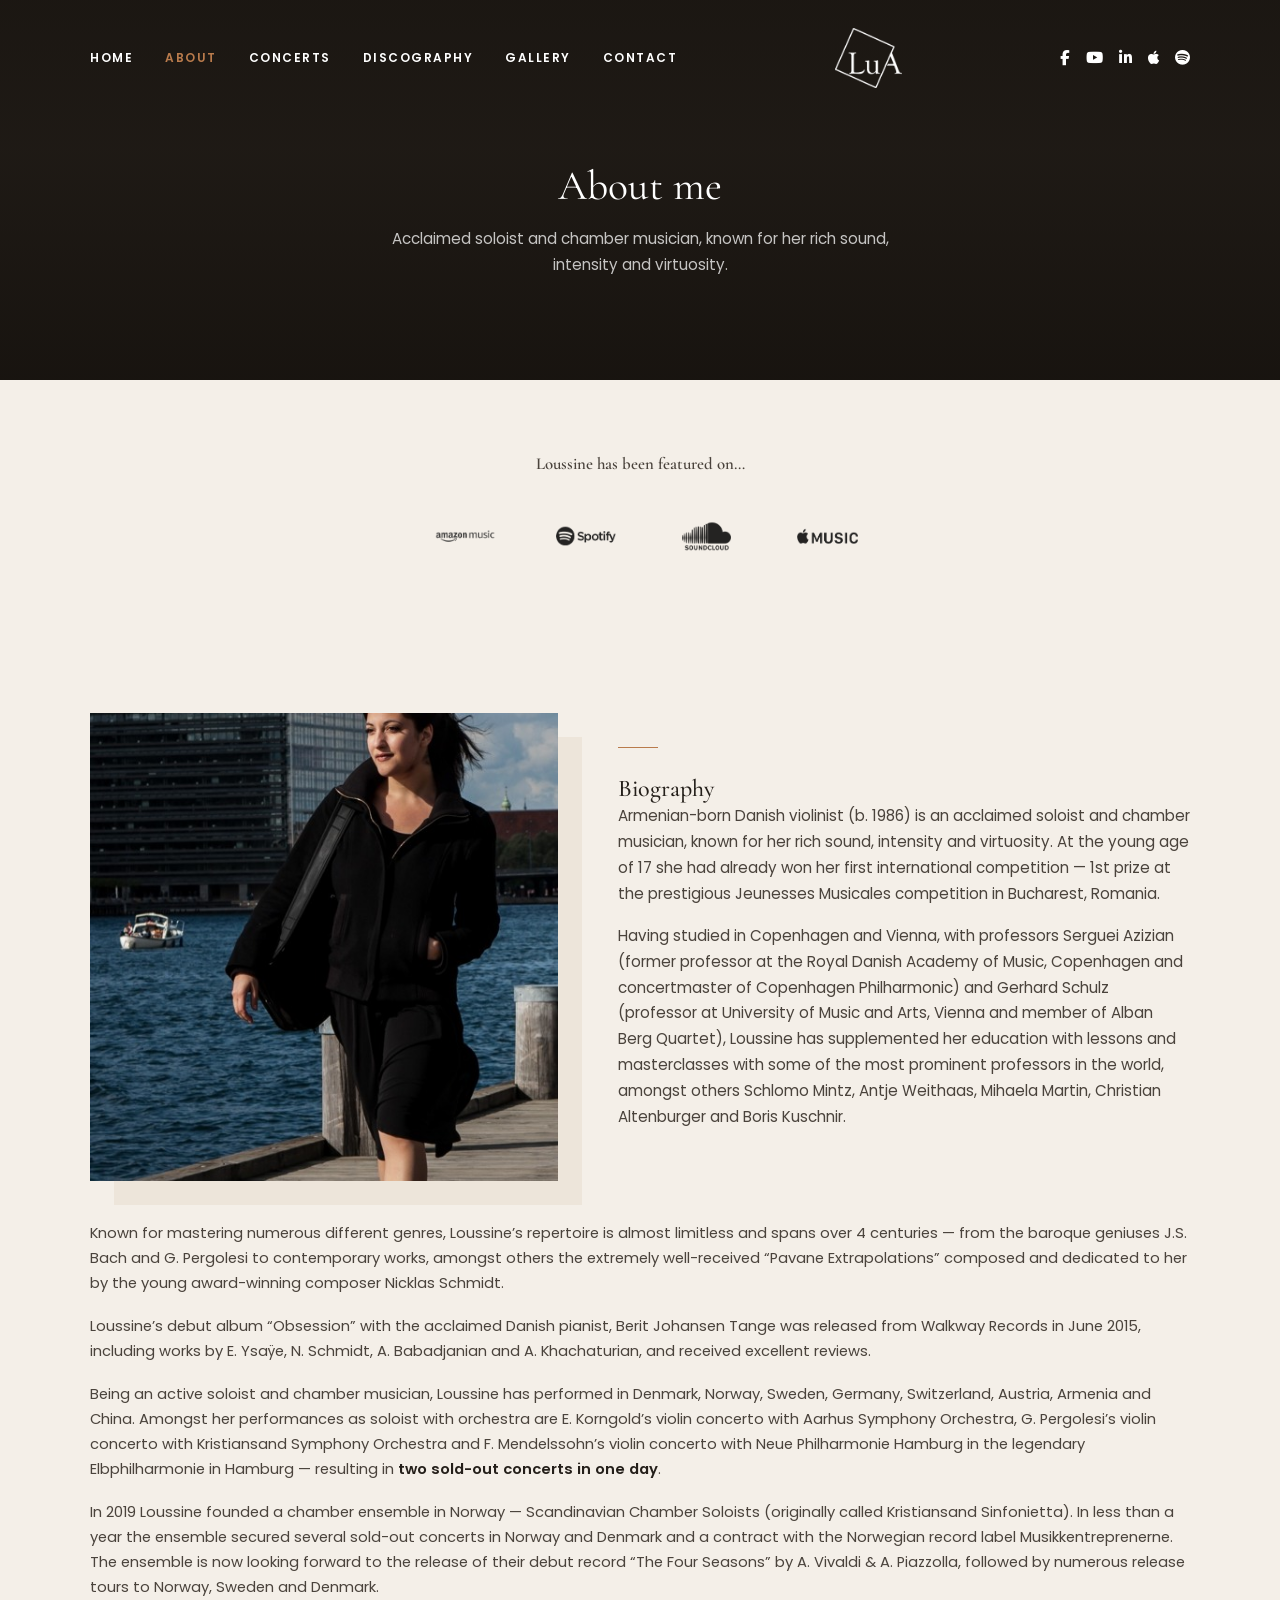
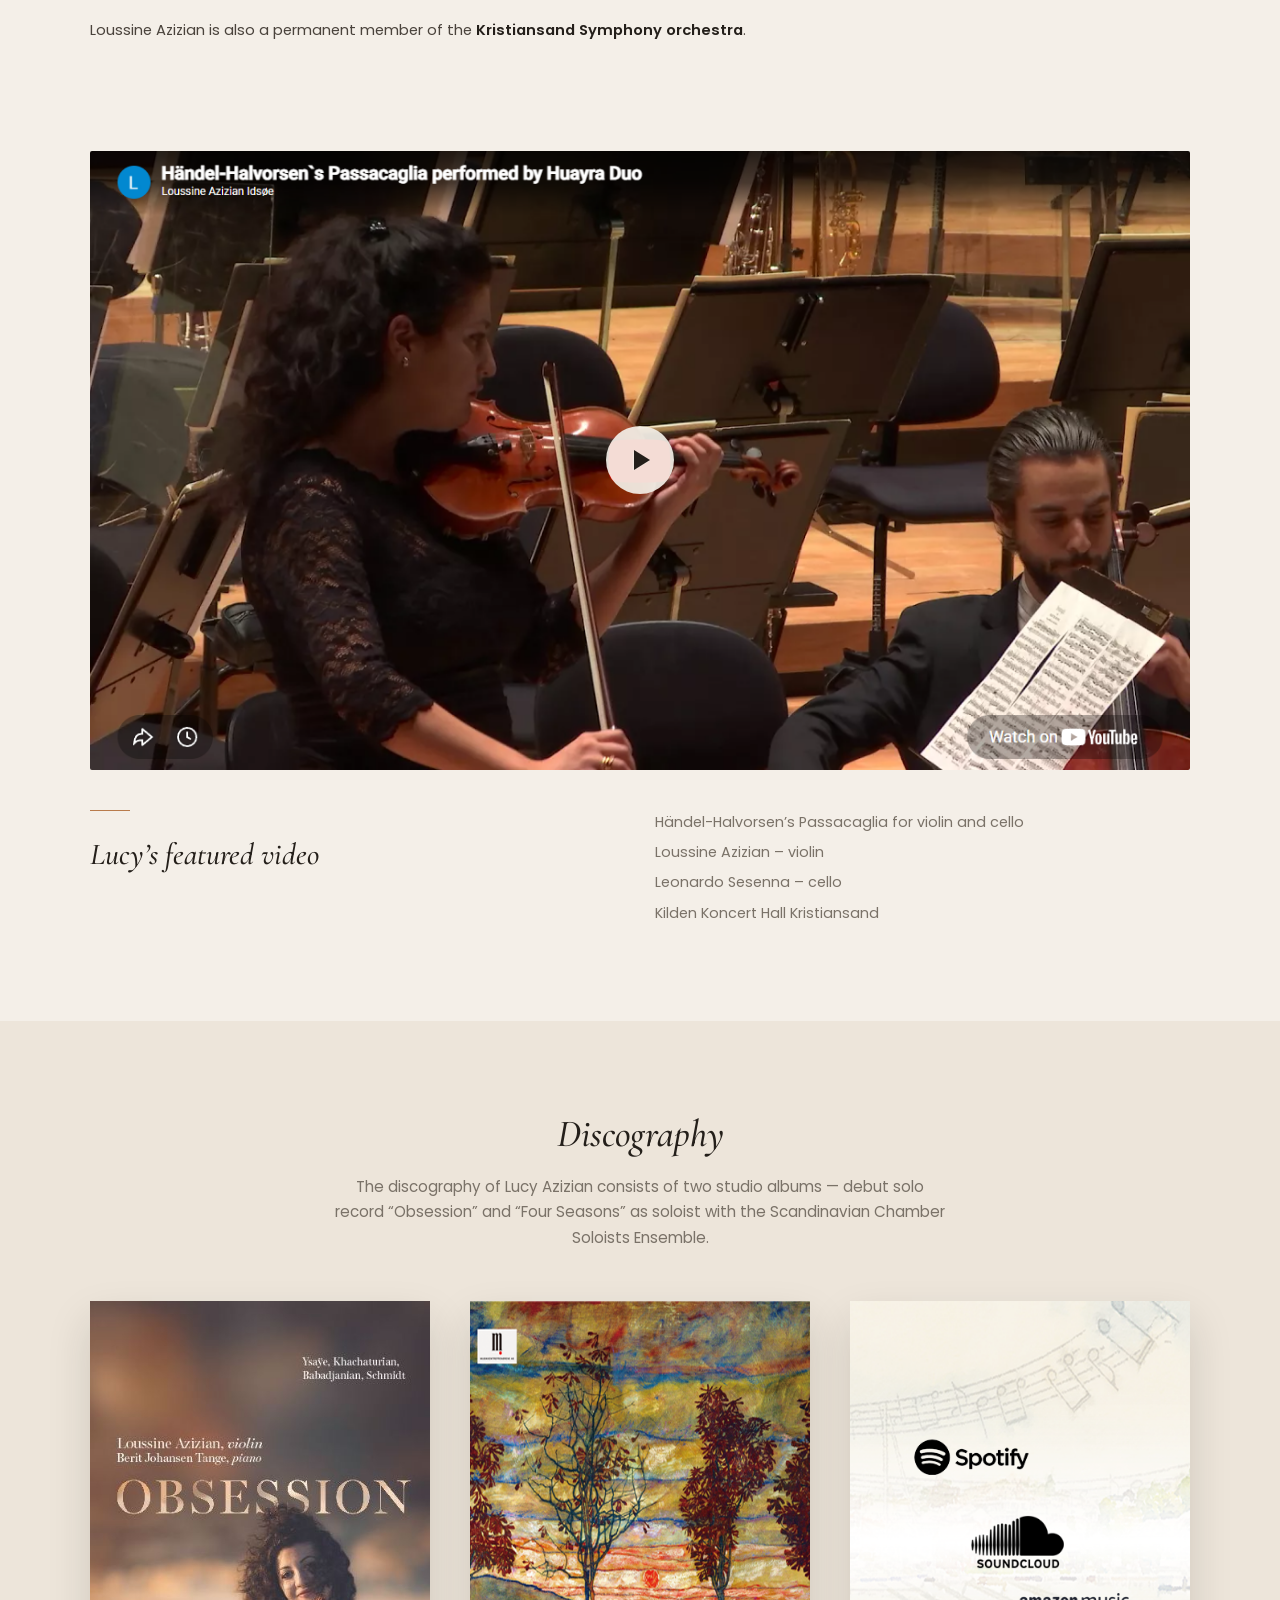
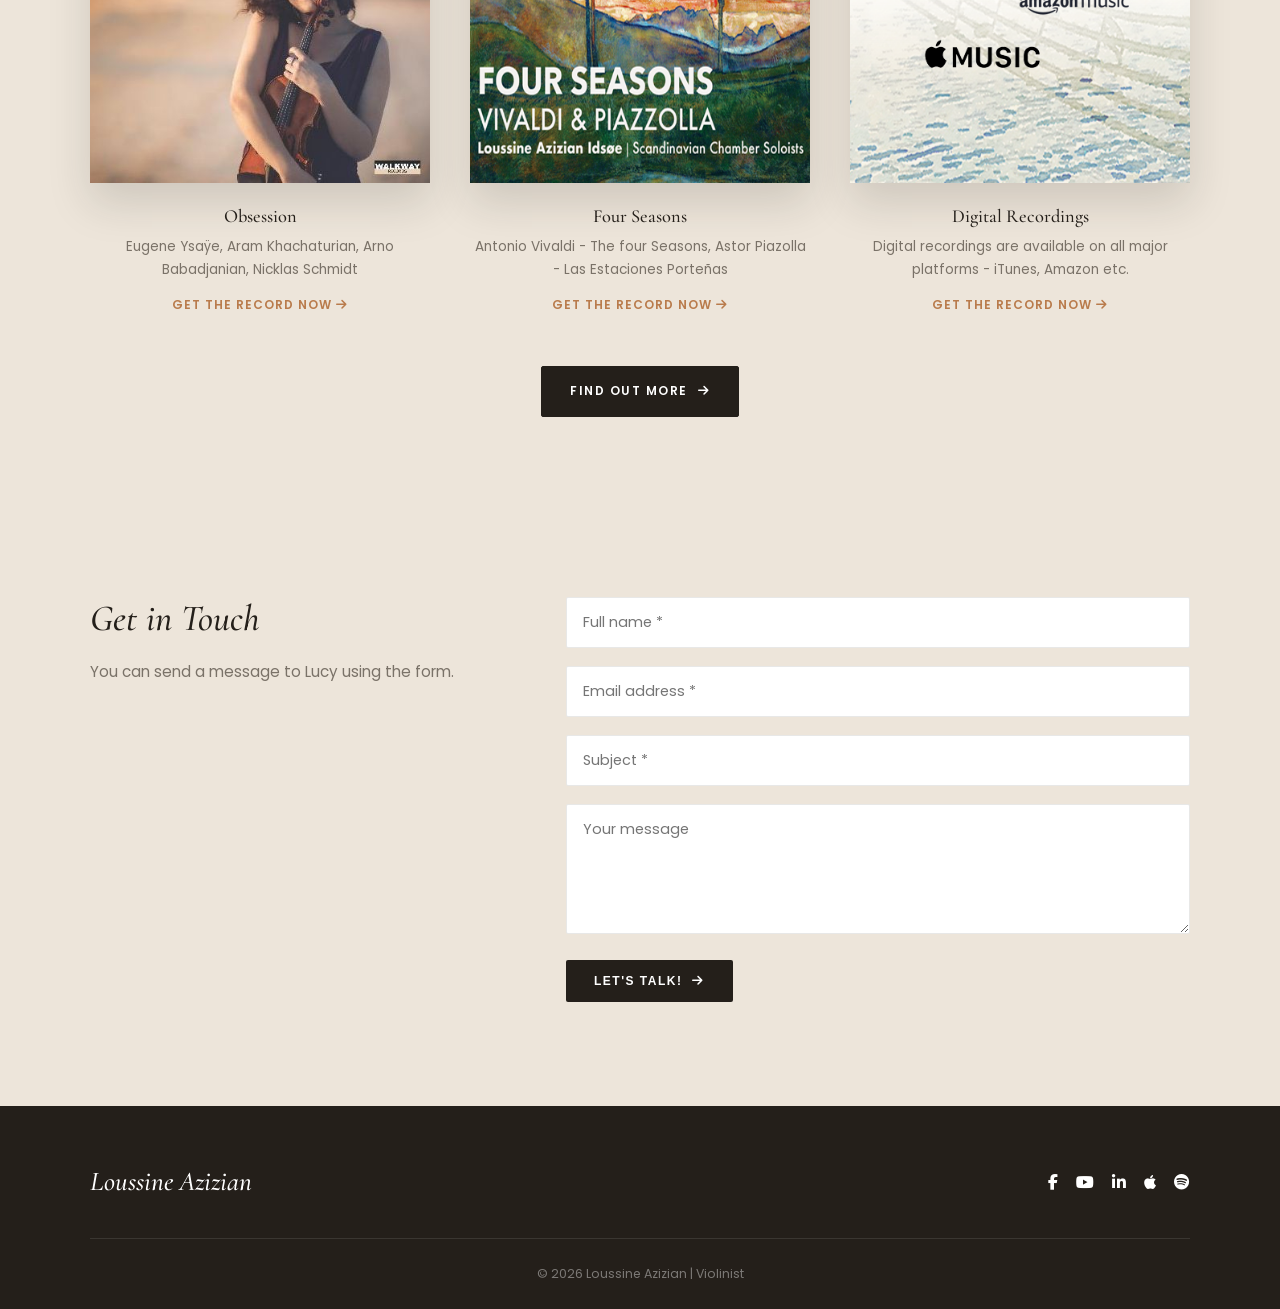
==== about.html @ 8694b9b2 "Add about page, align agenda cards, and embed videos in-place - Build about.html with biography, vid" ====
<!DOCTYPE html>
<html lang="en">

<head>
  <meta charset="UTF-8">
  <meta name="viewport" content="width=device-width, initial-scale=1.0">
  <title>About | Loussine Azizian Idsøe</title>
  <meta name="description"
    content="About Loussine Azizian Idsøe — Armenian-born Danish violinist, soloist and chamber musician. Biography, training and performance history.">

  <link rel="preconnect" href="https://fonts.googleapis.com">
  <link rel="preconnect" href="https://fonts.gstatic.com" crossorigin>
  <link
    href="https://fonts.googleapis.com/css2?family=Cormorant+Garamond:ital,wght@0,500;1,500;1,600&family=Poppins:wght@400;500;600&display=swap"
    rel="stylesheet">
  <link rel="stylesheet" href="https://cdnjs.cloudflare.com/ajax/libs/font-awesome/6.5.1/css/all.min.css">

  <link rel="stylesheet" href="css/style.css">
</head>

<body>

  <!-- ============ HEADER ============ -->
  <header class="site-header">
    <div class="container header-inner">
      <nav class="nav-primary">
        <a href="index.html">Home</a>
        <a href="about.html" class="is-active">About</a>
        <a href="concerts.html">Concerts</a>
        <a href="discography.html">Discography</a>
        <a href="gallery.html">Gallery</a>
        <a href="contact.html">Contact</a>
      </nav>

      <a href="index.html" class="site-logo">
        <img src="images/logo.png" alt="Loussine Azizian logo">
      </a>

      <div class="nav-social">
        <a href="#" aria-label="Facebook"><i class="fab fa-facebook-f"></i></a>
        <a href="#" aria-label="YouTube"><i class="fab fa-youtube"></i></a>
        <a href="#" aria-label="LinkedIn"><i class="fab fa-linkedin-in"></i></a>
        <a href="#" aria-label="Apple Music"><i class="fab fa-apple"></i></a>
        <a href="#" aria-label="Spotify"><i class="fab fa-spotify"></i></a>
      </div>

      <button class="nav-toggle" aria-label="Toggle menu">
        <span></span><span></span><span></span>
      </button>
    </div>
  </header>

  <!-- ============ PAGE HERO ============ -->
  <section class="hero page-hero" style="background-color:var(--color-dark);">
    <div class="hero-content container">
      <h1>About me</h1>
      <p class="page-hero-subtitle">Acclaimed soloist and chamber musician, known for her rich sound, intensity and
        virtuosity.</p>
    </div>
  </section>

  <!-- ============ FEATURED ON ============ -->
  <section class="featured-on">
    <div class="container">
      <p>Loussine has been featured on&hellip;</p>
      <div class="logo-strip">
        <img src="images/logo-amazon-music.png" alt="Amazon Music">
        <img src="images/logo-spotify.png" alt="Spotify">
        <img src="images/logo-soundcloud.png" alt="SoundCloud">
        <img src="images/logo-apple-music.png" alt="Apple Music">
      </div>
    </div>
  </section>

  <!-- ============ BIOGRAPHY ============ -->
  <section class="section">
    <div class="container">
      <div class="about-grid">
        <div class="about-photo-wrap">
          <img src="images/about-photo.jpg" alt="Loussine Azizian walking by the harbour in Copenhagen">
        </div>
        <div class="about-copy">
          <span class="eyebrow"></span>
          <h2>Biography</h2>
          <p>Armenian-born Danish violinist (b. 1986) is an acclaimed soloist and chamber musician, known for her rich
            sound, intensity and virtuosity. At the young age of 17 she had already won her first international
            competition &mdash; 1st prize at the prestigious Jeunesses Musicales competition in Bucharest, Romania.</p>
          <p>Having studied in Copenhagen and Vienna, with professors Serguei Azizian (former professor at the Royal
            Danish Academy of Music, Copenhagen and concertmaster of Copenhagen Philharmonic) and Gerhard Schulz
            (professor at University of Music and Arts, Vienna and member of Alban Berg Quartet), Loussine has
            supplemented her education with lessons and masterclasses with some of the most prominent professors in
            the world, amongst others Schlomo Mintz, Antje Weithaas, Mihaela Martin, Christian Altenburger and Boris
            Kuschnir.</p>
        </div>
      </div>

      <div class="bio-more">
        <p>Known for mastering numerous different genres, Loussine&rsquo;s repertoire is almost limitless and spans
          over 4 centuries &mdash; from the baroque geniuses J.S. Bach and G. Pergolesi to contemporary works,
          amongst others the extremely well-received &ldquo;Pavane Extrapolations&rdquo; composed and dedicated to
          her by the young award-winning composer Nicklas Schmidt.</p>
        <p>Loussine&rsquo;s debut album &ldquo;Obsession&rdquo; with the acclaimed Danish pianist, Berit Johansen
          Tange was released from Walkway Records in June 2015, including works by E. Ysaÿe, N. Schmidt, A.
          Babadjanian and A. Khachaturian, and received excellent reviews.</p>
        <p>Being an active soloist and chamber musician, Loussine has performed in Denmark, Norway, Sweden, Germany,
          Switzerland, Austria, Armenia and China. Amongst her performances as soloist with orchestra are E.
          Korngold&rsquo;s violin concerto with Aarhus Symphony Orchestra, G. Pergolesi&rsquo;s violin concerto with
          Kristiansand Symphony Orchestra and F. Mendelssohn&rsquo;s violin concerto with Neue Philharmonie Hamburg in
          the legendary Elbphilharmonie in Hamburg &mdash; resulting in <strong>two sold-out concerts in one
            day</strong>.</p>
        <p>In 2019 Loussine founded a chamber ensemble in Norway &mdash; Scandinavian Chamber Soloists (originally
          called Kristiansand Sinfonietta). In less than a year the ensemble secured several sold-out concerts in
          Norway and Denmark and a contract with the Norwegian record label Musikkentreprenerne. The ensemble is now
          looking forward to the release of their debut record &ldquo;The Four Seasons&rdquo; by A. Vivaldi &amp; A.
          Piazzolla, followed by numerous release tours to Norway, Sweden and Denmark.</p>
        <p>Loussine Azizian is also a permanent member of the <strong>Kristiansand Symphony orchestra</strong>.</p>
      </div>
    </div>
  </section>

  <!-- ============ VIDEO FEATURE ============ -->
  <section class="video-feature">
    <div class="container">
      <div class="video-frame" data-video-url="https://youtu.be/g3PxhdDY618?si=V7vhoNEuzBtZs8NU" role="button"
        tabindex="0" aria-label="Play video: Händel-Halvorsen's Passacaglia performed by Huayra Duo">
        <img src="images/passacaglia-video-thumb.png"
          alt="Loussine Azizian performing Händel-Halvorsen's Passacaglia at Kilden Koncert Hall">
        <span class="play-btn"></span>
      </div>

      <div class="video-info">
        <div>
          <span class="eyebrow"></span>
          <h3>Lucy&rsquo;s featured video</h3>
        </div>
        <div class="video-meta">
          <p>Händel-Halvorsen&rsquo;s Passacaglia for violin and cello</p>
          <p>Loussine Azizian &ndash; violin</p>
          <p>Leonardo Sesenna &ndash; cello</p>
          <p>Kilden Koncert Hall Kristiansand</p>
        </div>
      </div>
    </div>
  </section>

  <!-- ============ DISCOGRAPHY ============ -->
  <section class="section" style="background:var(--color-bg-alt);">
    <div class="container">
      <h2 class="section-title">Discography</h2>
      <p class="section-subtitle">The discography of Lucy Azizian consists of two studio albums &mdash; debut solo
        record &ldquo;Obsession&rdquo; and &ldquo;Four Seasons&rdquo; as soloist with the Scandinavian Chamber
        Soloists Ensemble.</p>

      <div class="discography-grid">
        <div class="disco-card">
          <img class="disco-cover" src="images/obsession-cover.jpg" alt="Obsession album cover">
          <h3>Obsession</h3>
          <p>Eugene Ysaÿe, Aram Khachaturian, Arno Babadjanian, Nicklas Schmidt</p>
          <a href="discography.html" class="link-arrow">Get the record now <i class="fas fa-arrow-right"></i></a>
        </div>
        <div class="disco-card">
          <img class="disco-cover" src="images/four-seasons-cover.png" alt="Four Seasons album cover">
          <h3>Four Seasons</h3>
          <p>Antonio Vivaldi - The four Seasons, Astor Piazolla - Las Estaciones Porteñas</p>
          <a href="discography.html" class="link-arrow">Get the record now <i class="fas fa-arrow-right"></i></a>
        </div>
        <div class="disco-card">
          <img class="disco-cover" src="images/digital-recordings-cover.png"
            alt="Digital recordings available on streaming platforms">
          <h3>Digital Recordings</h3>
          <p>Digital recordings are available on all major platforms - iTunes, Amazon etc.</p>
          <a href="discography.html" class="link-arrow">Get the record now <i class="fas fa-arrow-right"></i></a>
        </div>
      </div>

      <div class="discography-cta">
        <a href="discography.html" class="btn">Find out more <i class="fas fa-arrow-right"></i></a>
      </div>
    </div>
  </section>

  <!-- ============ CONTACT ============ -->
  <section class="section contact-section">
    <div class="container contact-grid">
      <div class="contact-intro">
        <h2>Get in Touch</h2>
        <p>You can send a message to Lucy using the form.</p>
      </div>

      <form class="contact-form">
        <div class="form-row">
          <input type="text" name="name" placeholder="Full name *" required>
        </div>
        <div class="form-row">
          <input type="email" name="email" placeholder="Email address *" required>
        </div>
        <div class="form-row">
          <input type="text" name="subject" placeholder="Subject *" required>
        </div>
        <div class="form-row">
          <textarea name="message" placeholder="Your message" required></textarea>
        </div>
        <button type="submit" class="btn">Let's talk! <i class="fas fa-arrow-right"></i></button>
        <p class="form-status"></p>
      </form>
    </div>
  </section>

  <!-- ============ FOOTER ============ -->
  <footer class="site-footer">
    <div class="container">
      <div class="footer-top">
        <h2>Loussine Azizian</h2>
        <div class="footer-social">
          <a href="#" aria-label="Facebook"><i class="fab fa-facebook-f"></i></a>
          <a href="#" aria-label="YouTube"><i class="fab fa-youtube"></i></a>
          <a href="#" aria-label="LinkedIn"><i class="fab fa-linkedin-in"></i></a>
          <a href="#" aria-label="Apple Music"><i class="fab fa-apple"></i></a>
          <a href="#" aria-label="Spotify"><i class="fab fa-spotify"></i></a>
        </div>
      </div>
      <div class="footer-bottom">
        <p>&copy; 2026 Loussine Azizian | Violinist</p>
      </div>
    </div>
  </footer>

  <script src="js/script.js"></script>
</body>

</html>
---- css/style.css ----
/* ==========================================================================
   Loussine Azizian — Violinist | Main Stylesheet
   ========================================================================== */

:root {
  /* Colors */
  --color-bg: #f4efe8;
  --color-bg-alt: #ede5da;
  --color-dark: #241f1a;
  --color-dark-soft: #3a332c;
  --color-accent: #b97b4c;
  --color-accent-dark: #8c5a34;
  --color-text: #4a433c;
  --color-text-light: #7a7268;
  --color-white: #ffffff;
  --color-border: rgba(36, 31, 26, 0.1);

  /* Type */
  --font-serif: 'Cormorant Garamond', Georgia, serif;
  --font-sans: 'Poppins', 'Helvetica Neue', Arial, sans-serif;

  /* Layout */
  --max-width: 1180px;
  --radius: 2px;
  --transition: 0.25s ease;
}

/* --------------------------------------------------------------------
   Reset & base
   -------------------------------------------------------------------- */
* { margin: 0; padding: 0; box-sizing: border-box; }

html { scroll-behavior: smooth; }

body {
  font-family: var(--font-sans);
  color: var(--color-text);
  background: var(--color-bg);
  line-height: 1.7;
  font-size: 16px;
  overflow-x: hidden;
}

img { max-width: 100%; display: block; }

a {
  color: inherit;
  text-decoration: none;
}

ul { list-style: none; }

.container {
  max-width: var(--max-width);
  margin: 0 auto;
  padding: 0 40px;
}

h1, h2, h3, h4 {
  font-family: var(--font-serif);
  font-weight: 500;
  color: var(--color-dark);
  line-height: 1.2;
}

.eyebrow {
  display: inline-block;
  width: 40px;
  height: 1px;
  background: var(--color-accent);
  margin-bottom: 18px;
}

.section {
  padding: 90px 0;
}

.section-title {
  font-size: 2.4rem;
  font-style: italic;
  text-align: center;
  margin-bottom: 16px;
}

.section-subtitle {
  text-align: center;
  color: var(--color-text-light);
  max-width: 620px;
  margin: 0 auto 50px;
  font-size: 0.95rem;
}

/* --------------------------------------------------------------------
   Buttons
   -------------------------------------------------------------------- */
.btn {
  display: inline-flex;
  align-items: center;
  gap: 10px;
  padding: 14px 28px;
  background: var(--color-dark);
  color: var(--color-white);
  font-size: 0.75rem;
  letter-spacing: 1.5px;
  text-transform: uppercase;
  font-weight: 600;
  border: 1px solid var(--color-dark);
  border-radius: var(--radius);
  cursor: pointer;
  transition: background var(--transition), color var(--transition);
}

.btn:hover {
  background: transparent;
  color: var(--color-dark);
}

.btn-outline {
  background: transparent;
  color: var(--color-white);
  border: 1px solid var(--color-white);
}

.btn-outline:hover {
  background: var(--color-white);
  color: var(--color-dark);
}

.link-arrow {
  color: var(--color-accent);
  font-size: 0.75rem;
  letter-spacing: 1px;
  text-transform: uppercase;
  font-weight: 600;
  border-bottom: 1px solid transparent;
  transition: border-color var(--transition);
}

.link-arrow:hover {
  border-color: var(--color-accent);
}

/* --------------------------------------------------------------------
   Header / Navigation
   -------------------------------------------------------------------- */
.site-header {
  position: absolute;
  top: 0;
  left: 0;
  right: 0;
  z-index: 100;
  padding: 28px 0;
}

.site-header.is-solid {
  position: fixed;
  background: rgba(36, 31, 26, 0.95);
  padding: 16px 0;
  box-shadow: 0 2px 12px rgba(0,0,0,0.15);
  transition: background var(--transition), padding var(--transition);
}

.header-inner {
  display: flex;
  align-items: center;
  justify-content: space-between;
}

.nav-primary {
  display: flex;
  gap: 32px;
}

.nav-primary a {
  color: var(--color-white);
  font-size: 0.75rem;
  letter-spacing: 1.5px;
  text-transform: uppercase;
  font-weight: 600;
  transition: color var(--transition);
}

.nav-primary a:hover,
.nav-primary a.is-active {
  color: var(--color-accent);
}

.site-logo img {
  height: 60px;
  width: auto;
}

.nav-social {
  display: flex;
  gap: 16px;
  align-items: center;
}

.nav-social a {
  color: var(--color-white);
  font-size: 0.95rem;
  transition: color var(--transition);
}

.nav-social a:hover {
  color: var(--color-accent);
}

.nav-toggle {
  display: none;
  flex-direction: column;
  gap: 5px;
  background: none;
  border: none;
  cursor: pointer;
  padding: 6px;
}

.nav-toggle span {
  width: 24px;
  height: 2px;
  background: var(--color-white);
}

/* --------------------------------------------------------------------
   Hero
   -------------------------------------------------------------------- */
.hero {
  position: relative;
  min-height: 640px;
  display: flex;
  align-items: center;
  justify-content: center;
  text-align: center;
  background-size: cover;
  background-position: center 20%;
  color: var(--color-white);
}

.hero::before {
  content: "";
  position: absolute;
  inset: 0;
  background: linear-gradient(180deg, rgba(20,16,12,0.55) 0%, rgba(20,16,12,0.35) 40%, rgba(20,16,12,0.75) 100%);
}

.hero-content {
  position: relative;
  z-index: 2;
  padding-top: 60px;
}

.hero-content h1 {
  color: var(--color-white);
  font-size: 3rem;
  font-style: italic;
  font-weight: 400;
  margin-bottom: 8px;
}

.hero-content h1 .line2 {
  display: block;
}

.hero-content .btn {
  margin-top: 34px;
}

.page-hero {
  min-height: 380px;
}

.page-hero h1 {
  font-size: 2.6rem;
  font-style: normal;
}

.page-hero-subtitle {
  color: rgba(255, 255, 255, 0.75);
  font-size: 0.95rem;
  max-width: 520px;
  margin: 14px auto 0;
}

/* --------------------------------------------------------------------
   About / intro section
   -------------------------------------------------------------------- */
.about-grid {
  display: grid;
  grid-template-columns: 0.9fr 1.1fr;
  gap: 60px;
  align-items: center;
}

.about-photo-wrap {
  position: relative;
}

.about-photo-wrap::before {
  content: "";
  position: absolute;
  top: 24px;
  left: 24px;
  width: 100%;
  height: 100%;
  background: var(--color-bg-alt);
  z-index: 0;
}

.about-photo-wrap img {
  position: relative;
  z-index: 1;
}

.about-copy p {
  margin-bottom: 16px;
  font-size: 0.95rem;
  color: var(--color-text);
}

.about-copy .btn {
  margin-top: 20px;
}

.bio-more {
  margin-top: 40px;
}

.bio-more p {
  margin-bottom: 18px;
  font-size: 0.92rem;
  color: var(--color-text);
}

.bio-more strong {
  color: var(--color-dark);
  font-weight: 600;
}

/* --------------------------------------------------------------------
   Featured on / logo strip
   -------------------------------------------------------------------- */
.featured-on {
  text-align: center;
  padding: 70px 0;
}

.featured-on p {
  font-family: var(--font-serif);
  font-weight: 600;
  font-size: 1.05rem;
  margin-bottom: 40px;
}

.logo-strip {
  display: flex;
  align-items: center;
  justify-content: center;
  gap: 60px;
  flex-wrap: wrap;
}

.logo-strip img {
  height: 34px;
  width: auto;
  opacity: 0.85;
  filter: grayscale(100%);
  transition: opacity var(--transition), filter var(--transition);
}

.logo-strip img:hover {
  opacity: 1;
  filter: none;
}

/* --------------------------------------------------------------------
   Video feature
   -------------------------------------------------------------------- */
.video-feature {
  padding-bottom: 90px;
}

.video-frame {
  position: relative;
  aspect-ratio: 16 / 9;
  border-radius: var(--radius);
  overflow: hidden;
  cursor: pointer;
  margin-bottom: 40px;
}

.video-frame img {
  width: 100%;
  height: 100%;
  object-fit: cover;
}

.video-frame iframe {
  position: absolute;
  inset: 0;
  width: 100%;
  height: 100%;
  border: 0;
}

.video-frame.is-playing {
  cursor: default;
}

.play-btn {
  position: absolute;
  top: 50%;
  left: 50%;
  transform: translate(-50%, -50%);
  width: 68px;
  height: 68px;
  border-radius: 50%;
  background: rgba(244, 239, 232, 0.92);
  display: flex;
  align-items: center;
  justify-content: center;
  transition: transform var(--transition);
}

.video-frame:hover .play-btn {
  transform: translate(-50%, -50%) scale(1.08);
}

.play-btn::after {
  content: "";
  border-style: solid;
  border-width: 10px 0 10px 16px;
  border-color: transparent transparent transparent var(--color-dark);
  margin-left: 4px;
}

.video-info {
  display: grid;
  grid-template-columns: 1fr 1fr;
  gap: 30px;
  align-items: start;
}

.video-info h3 {
  font-size: 1.9rem;
  font-style: italic;
}

.video-meta p {
  font-size: 0.9rem;
  margin-bottom: 6px;
  color: var(--color-text-light);
}

.video-meta .btn {
  margin-top: 16px;
}

/* --------------------------------------------------------------------
   Discography grid
   -------------------------------------------------------------------- */
.discography-grid {
  display: grid;
  grid-template-columns: repeat(3, 1fr);
  gap: 40px;
  margin-bottom: 50px;
}

.disco-card {
  display: flex;
  flex-direction: column;
  height: 100%;
  text-align: center;
}

.disco-cover {
  margin-bottom: 22px;
  box-shadow: 0 20px 40px rgba(36, 31, 26, 0.15);
}

.disco-card h3 {
  font-size: 1.15rem;
  margin-bottom: 8px;
}

.disco-card p {
  font-size: 0.85rem;
  color: var(--color-text-light);
  margin-bottom: 14px;
}

.disco-card .link-arrow {
  margin-top: auto;
}

.discography-cta {
  text-align: center;
}

/* --------------------------------------------------------------------
   Quote
   -------------------------------------------------------------------- */
.quote-section {
  text-align: center;
  padding: 60px 0;
}

.quote-section .eyebrow {
  margin: 0 auto 30px;
}

.quote-mark {
  font-family: var(--font-serif);
  font-size: 2.4rem;
  color: var(--color-accent);
  display: block;
  margin-bottom: 6px;
}

blockquote {
  font-family: var(--font-serif);
  font-style: italic;
  font-size: 1.9rem;
  max-width: 720px;
  margin: 0 auto 24px;
  color: var(--color-dark);
}

.quote-cite {
  font-size: 0.8rem;
  letter-spacing: 0.5px;
  color: var(--color-text-light);
  font-weight: 600;
}

/* --------------------------------------------------------------------
   Agenda / Concerts cards
   -------------------------------------------------------------------- */
.agenda-section {
  position: relative;
  overflow: hidden;
}

.agenda-section::before,
.agenda-section::after {
  content: "";
  position: absolute;
  border-radius: 50%;
  filter: blur(70px);
  z-index: 0;
}

.agenda-section::before {
  width: 420px;
  height: 420px;
  background: rgba(185, 123, 76, 0.16);
  top: -120px;
  right: -80px;
}

.agenda-section::after {
  width: 380px;
  height: 380px;
  background: rgba(36, 31, 26, 0.06);
  bottom: -140px;
  left: -100px;
}

.agenda-section .container {
  position: relative;
  z-index: 1;
}

.agenda-header {
  display: flex;
  align-items: center;
  justify-content: space-between;
  margin-bottom: 44px;
}

.agenda-header h2 {
  font-size: 2.2rem;
  font-style: italic;
}

.agenda-grid {
  display: grid;
  grid-template-columns: repeat(3, 1fr);
  gap: 40px;
}

.agenda-card {
  display: flex;
  flex-direction: column;
  height: 100%;
  background: rgba(255, 255, 255, 0.6);
  backdrop-filter: blur(6px);
  -webkit-backdrop-filter: blur(6px);
  border-radius: 20px;
  overflow: hidden;
  box-shadow: 0 10px 30px rgba(36, 31, 26, 0.07), 0 2px 8px rgba(36, 31, 26, 0.04);
  border: 1px solid rgba(255, 255, 255, 0.6);
  transition: transform var(--transition), box-shadow var(--transition);
}

.agenda-card:hover {
  transform: translateY(-6px);
  box-shadow: 0 22px 44px rgba(36, 31, 26, 0.13), 0 6px 14px rgba(36, 31, 26, 0.06);
}

.agenda-card-media {
  position: relative;
}

.agenda-card img {
  width: 100%;
  aspect-ratio: 4/3;
  object-fit: cover;
}

.agenda-badge {
  position: absolute;
  top: 16px;
  left: 16px;
  background: rgba(36, 31, 26, 0.85);
  backdrop-filter: blur(4px);
  color: var(--color-white);
  font-size: 0.68rem;
  font-weight: 600;
  letter-spacing: 0.5px;
  text-transform: uppercase;
  padding: 6px 14px;
  border-radius: 999px;
}

.agenda-card-body {
  padding: 26px 28px 30px;
  display: flex;
  flex-direction: column;
  flex: 1;
}

.agenda-date {
  font-size: 0.78rem;
  color: var(--color-accent);
  font-weight: 600;
  letter-spacing: 0.5px;
  margin-bottom: 10px;
  min-height: 4.2em;
}

.agenda-card h3 {
  font-size: 1.35rem;
  font-weight: 600;
  font-style: normal;
  margin-bottom: 10px;
}

.agenda-card p {
  font-size: 0.88rem;
  color: var(--color-text-light);
}

.agenda-card .link-arrow {
  display: inline-block;
  margin-top: auto;
  padding-top: 16px;
}

/* --------------------------------------------------------------------
   Contact
   -------------------------------------------------------------------- */
.contact-section {
  background: var(--color-bg-alt);
}

.contact-grid {
  display: grid;
  grid-template-columns: 0.8fr 1.2fr;
  gap: 60px;
}

.contact-intro h2 {
  font-size: 2.3rem;
  font-style: italic;
  margin-bottom: 18px;
}

.contact-intro p {
  color: var(--color-text-light);
  font-size: 0.95rem;
}

.contact-form .form-row {
  margin-bottom: 18px;
}

.contact-form input,
.contact-form textarea {
  width: 100%;
  padding: 14px 16px;
  border: 1px solid var(--color-border);
  background: var(--color-white);
  font-family: var(--font-sans);
  font-size: 0.9rem;
  border-radius: var(--radius);
}

.contact-form textarea {
  min-height: 130px;
  resize: vertical;
}

.contact-form input:focus,
.contact-form textarea:focus {
  outline: none;
  border-color: var(--color-accent);
}

.contact-form button {
  border: none;
}

.form-status {
  margin-top: 14px;
  font-size: 0.85rem;
}

/* --------------------------------------------------------------------
   Footer
   -------------------------------------------------------------------- */
.site-footer {
  background: var(--color-dark);
  color: rgba(255,255,255,0.7);
  padding: 60px 0 24px;
}

.footer-top {
  display: flex;
  align-items: center;
  justify-content: space-between;
  padding-bottom: 40px;
  border-bottom: 1px solid rgba(255,255,255,0.1);
  margin-bottom: 24px;
}

.footer-top h2 {
  color: var(--color-white);
  font-style: italic;
  font-size: 1.7rem;
}

.footer-social {
  display: flex;
  gap: 18px;
}

.footer-social a {
  color: var(--color-white);
  transition: color var(--transition);
}

.footer-social a:hover {
  color: var(--color-accent);
}

.footer-bottom {
  text-align: center;
  font-size: 0.78rem;
  color: rgba(255,255,255,0.4);
}

.footer-bottom a {
  color: rgba(255,255,255,0.6);
}

/* --------------------------------------------------------------------
   Generic page content (About / Concerts / Discography / Gallery / Contact)
   -------------------------------------------------------------------- */
.content-block {
  max-width: 780px;
  margin: 0 auto;
}

.content-block p {
  margin-bottom: 18px;
}

.gallery-grid {
  display: grid;
  grid-template-columns: repeat(3, 1fr);
  gap: 24px;
}

.gallery-grid img {
  width: 100%;
  aspect-ratio: 1/1;
  object-fit: cover;
  transition: transform var(--transition);
}

.gallery-item {
  overflow: hidden;
}

.gallery-item:hover img {
  transform: scale(1.06);
}

/* --------------------------------------------------------------------
   Responsive
   -------------------------------------------------------------------- */
@media (max-width: 900px) {
  .about-grid,
  .contact-grid,
  .video-info {
    grid-template-columns: 1fr;
  }

  .discography-grid,
  .agenda-grid,
  .gallery-grid {
    grid-template-columns: repeat(2, 1fr);
  }

  .hero-content h1 { font-size: 2.2rem; }
}

@media (max-width: 700px) {
  .nav-primary,
  .nav-social {
    display: none;
  }

  .site-header.nav-open .nav-primary {
    display: flex;
    flex-direction: column;
    position: fixed;
    top: 0;
    right: 0;
    height: 100vh;
    width: 70%;
    background: var(--color-dark);
    padding: 100px 40px;
    gap: 24px;
    z-index: 99;
  }

  .nav-toggle {
    display: flex;
  }

  .container {
    padding: 0 24px;
  }

  .section {
    padding: 60px 0;
  }

  .discography-grid,
  .agenda-grid,
  .gallery-grid {
    grid-template-columns: 1fr;
  }

  .footer-top {
    flex-direction: column;
    gap: 20px;
    text-align: center;
  }

  .hero-content h1 { font-size: 1.7rem; }
}
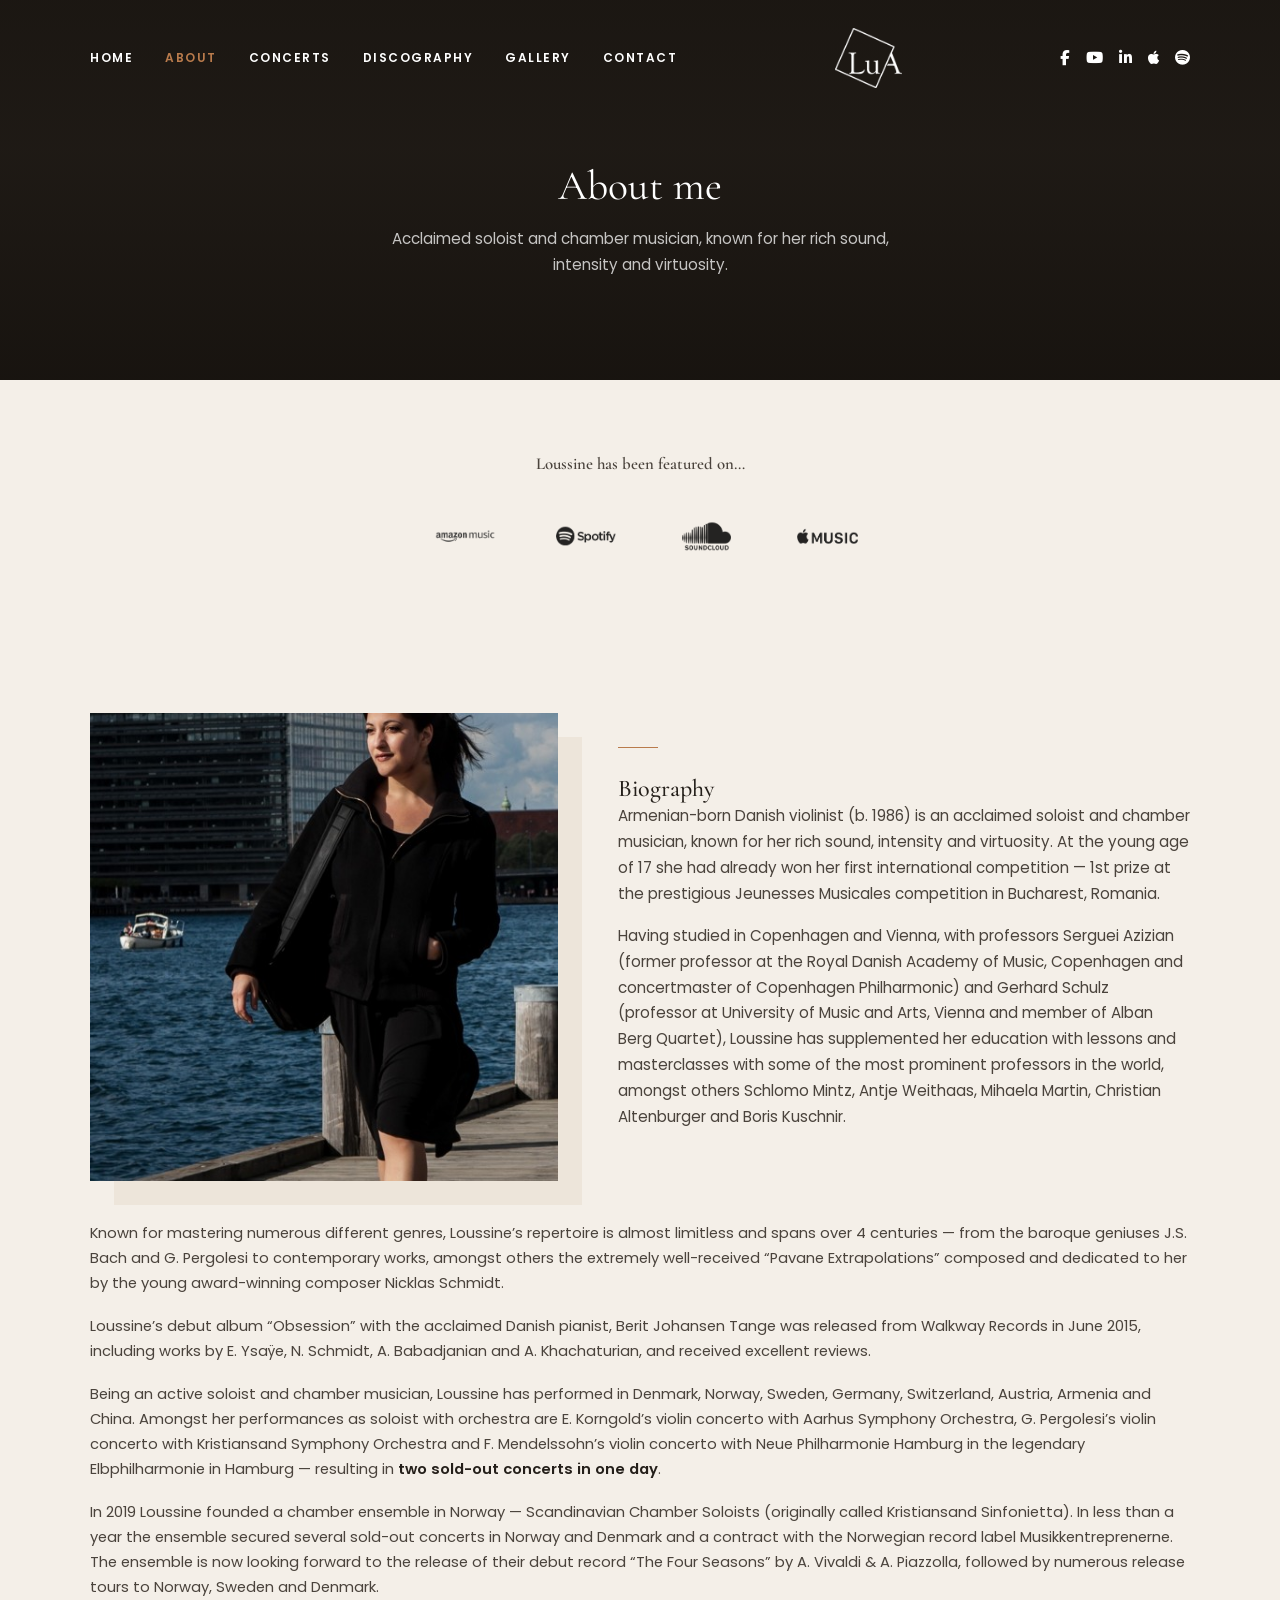
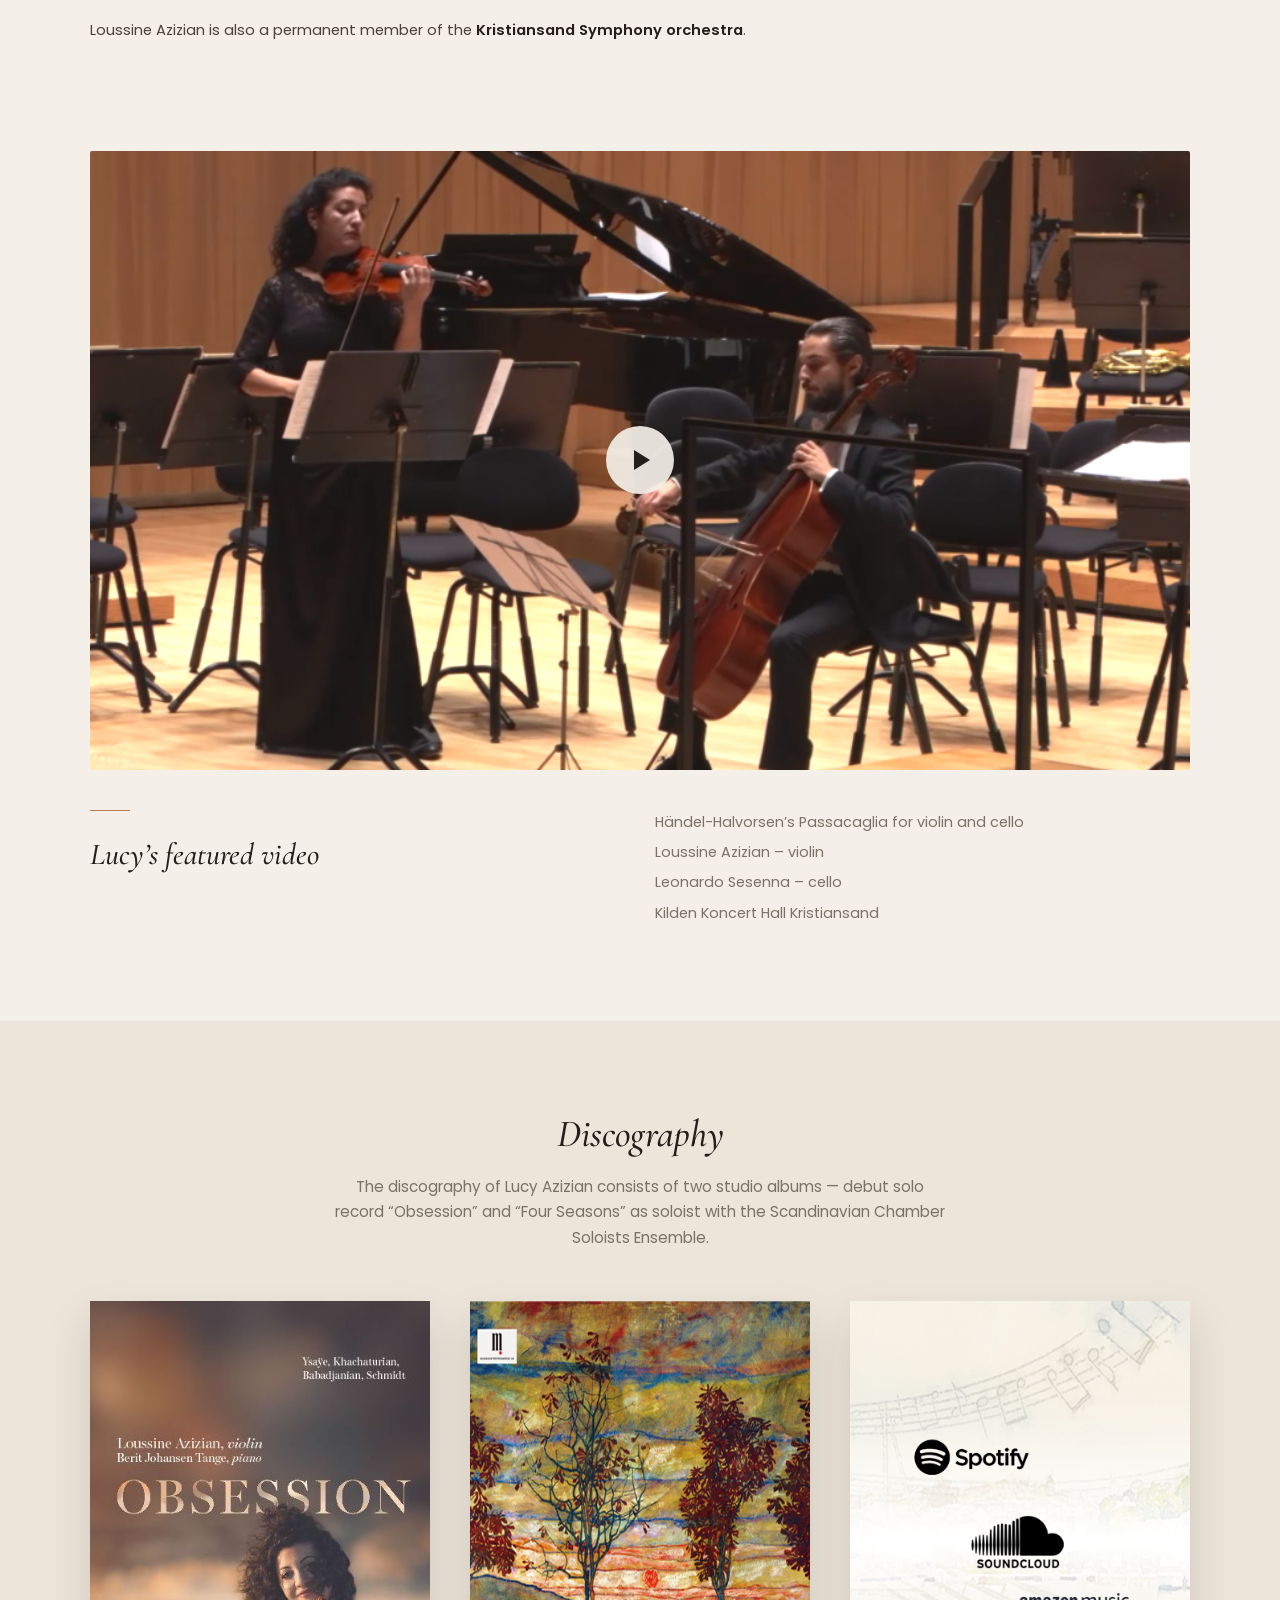
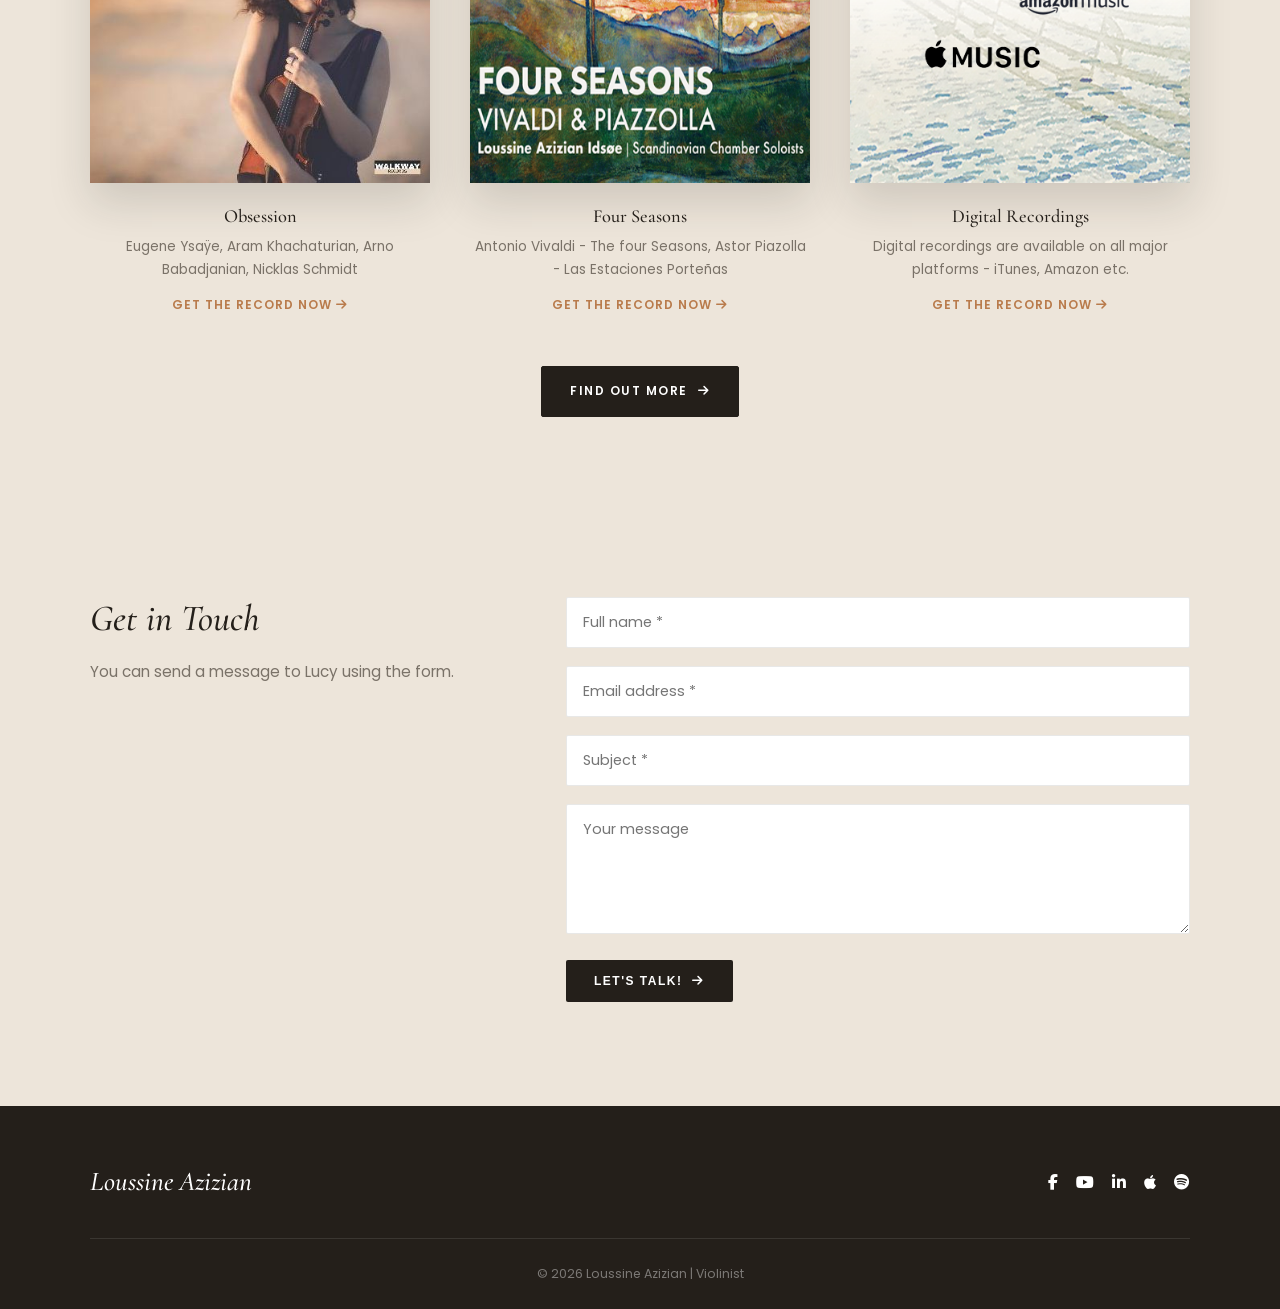
==== commit e303e622: "Add gallery, contact and discography pages. Add 3d image caroussel with lightbox option to the galle" ====
--- a/about.html
+++ b/about.html
@@ -123,7 +123,7 @@
     <div class="container">
       <div class="video-frame" data-video-url="https://youtu.be/g3PxhdDY618?si=V7vhoNEuzBtZs8NU" role="button"
         tabindex="0" aria-label="Play video: Händel-Halvorsen's Passacaglia performed by Huayra Duo">
-        <img src="images/passacaglia-video-thumb.png"
+        <img src="images/screenshot-youtube-5.png"
           alt="Loussine Azizian performing Händel-Halvorsen's Passacaglia at Kilden Koncert Hall">
         <span class="play-btn"></span>
       </div>
--- a/css/style.css
+++ b/css/style.css
@@ -282,6 +282,10 @@
   margin: 14px auto 0;
 }
 
+.page-hero-bold h1 {
+  font-weight: 700;
+}
+
 /* --------------------------------------------------------------------
    About / intro section
    -------------------------------------------------------------------- */
@@ -667,6 +671,177 @@
   padding-top: 16px;
 }
 
+.agenda-card .concert-title {
+  color: var(--color-accent);
+}
+
+.agenda-card .concert-subtitle {
+  font-size: 0.82rem;
+  font-style: italic;
+  margin-bottom: 6px;
+}
+
+.agenda-card .program-label {
+  font-size: 0.78rem;
+  font-weight: 600;
+  letter-spacing: 0.5px;
+  text-transform: uppercase;
+  color: var(--color-dark);
+  margin-top: 10px;
+  margin-bottom: 6px;
+}
+
+.agenda-card .program-list {
+  list-style: none;
+  margin: 0 0 6px;
+  padding: 0;
+}
+
+.agenda-card .program-list li {
+  font-size: 0.85rem;
+  color: var(--color-text-light);
+  line-height: 1.5;
+}
+
+.agenda-grid .agenda-empty,
+.agenda-grid .agenda-error {
+  grid-column: 1 / -1;
+  text-align: center;
+  color: var(--color-text-light);
+  font-size: 0.95rem;
+  padding: 30px 0;
+}
+
+/* --------------------------------------------------------------------
+   Featured album
+   -------------------------------------------------------------------- */
+.section-label {
+  display: block;
+  color: var(--color-accent);
+  font-size: 0.75rem;
+  font-weight: 600;
+  letter-spacing: 1.5px;
+  text-transform: uppercase;
+  margin-bottom: 10px;
+}
+
+.featured-title {
+  font-size: 2.2rem;
+  font-style: italic;
+  margin-bottom: 18px;
+}
+
+.works-list {
+  list-style: none;
+  margin: 8px 0 26px;
+}
+
+.works-list li {
+  position: relative;
+  padding-left: 22px;
+  margin-bottom: 8px;
+  font-size: 0.9rem;
+  color: var(--color-text);
+}
+
+.works-list li::before {
+  content: "";
+  position: absolute;
+  left: 0;
+  top: 0.55em;
+  width: 7px;
+  height: 7px;
+  border-radius: 50%;
+  background: var(--color-accent);
+}
+
+/* --------------------------------------------------------------------
+   Contact hero (contact.html)
+   -------------------------------------------------------------------- */
+.contact-hero {
+  background-color: var(--color-dark);
+  padding: 170px 0 100px;
+}
+
+.contact-hero-grid {
+  display: grid;
+  grid-template-columns: 1fr 1fr;
+  gap: 60px;
+  align-items: start;
+}
+
+.contact-hero-copy h1 {
+  color: var(--color-white);
+  font-size: 3rem;
+  font-weight: 700;
+  font-style: normal;
+  margin-bottom: 22px;
+}
+
+.contact-hero-copy > p {
+  color: rgba(255, 255, 255, 0.75);
+  font-size: 1rem;
+  margin-bottom: 36px;
+}
+
+.contact-hero-copy > p strong {
+  color: var(--color-white);
+  font-weight: 600;
+}
+
+.contact-method {
+  display: flex;
+  align-items: center;
+  gap: 18px;
+  padding: 24px 0;
+  border-bottom: 1px solid rgba(255, 255, 255, 0.12);
+}
+
+.contact-method:last-of-type {
+  border-bottom: none;
+}
+
+.contact-icon {
+  width: 44px;
+  height: 44px;
+  border-radius: 50%;
+  background: rgba(255, 255, 255, 0.08);
+  display: flex;
+  align-items: center;
+  justify-content: center;
+  color: var(--color-white);
+  font-size: 1rem;
+  flex-shrink: 0;
+}
+
+.contact-label {
+  font-size: 0.78rem;
+  text-transform: uppercase;
+  letter-spacing: 1px;
+  color: rgba(255, 255, 255, 0.55);
+  margin-bottom: 4px;
+}
+
+.contact-value {
+  font-size: 1.1rem;
+  font-weight: 600;
+  color: var(--color-white);
+}
+
+.contact-map {
+  border-radius: var(--radius);
+  overflow: hidden;
+  aspect-ratio: 4 / 3;
+  box-shadow: 0 20px 40px rgba(0, 0, 0, 0.25);
+}
+
+.contact-map iframe {
+  width: 100%;
+  height: 100%;
+  display: block;
+  border: 0;
+}
+
 /* --------------------------------------------------------------------
    Contact
    -------------------------------------------------------------------- */
@@ -808,19 +983,201 @@
 }
 
 /* --------------------------------------------------------------------
+   Gallery page — video rows
+   -------------------------------------------------------------------- */
+.gallery-video-row {
+  display: grid;
+  grid-template-columns: 340px 1fr;
+  gap: 40px;
+  align-items: center;
+}
+
+.gallery-video-row + .gallery-video-row {
+  margin-top: 50px;
+}
+
+.gallery-video-row .video-frame {
+  margin-bottom: 0;
+}
+
+.gallery-video-meta .eyebrow {
+  margin-bottom: 14px;
+}
+
+.gallery-video-title {
+  font-weight: 600;
+  color: var(--color-dark);
+  font-size: 0.95rem;
+  margin-bottom: 8px;
+}
+
+.gallery-video-meta p {
+  font-size: 0.88rem;
+  color: var(--color-text-light);
+  margin-bottom: 6px;
+}
+
+/* --------------------------------------------------------------------
+   Gallery page — 3D image carousel
+   -------------------------------------------------------------------- */
+.gallery-carousel {
+  position: relative;
+  max-width: 900px;
+  margin: 0 auto;
+  height: 320px;
+  perspective: 1400px;
+}
+
+.gallery-track {
+  position: relative;
+  width: 100%;
+  height: 100%;
+  transform-style: preserve-3d;
+}
+
+.gallery-slide {
+  position: absolute;
+  top: 50%;
+  left: 50%;
+  width: 300px;
+  height: 220px;
+  margin: -110px 0 0 -150px;
+  border: none;
+  padding: 0;
+  border-radius: 12px;
+  overflow: hidden;
+  cursor: pointer;
+  background: var(--color-bg-alt);
+  box-shadow: 0 20px 45px rgba(36, 31, 26, 0.25);
+  transition: transform 0.5s ease, opacity 0.5s ease;
+}
+
+.gallery-slide img {
+  width: 100%;
+  height: 100%;
+  object-fit: cover;
+  display: block;
+}
+
+.gallery-arrow {
+  position: absolute;
+  top: 50%;
+  transform: translateY(-50%);
+  width: 46px;
+  height: 46px;
+  border-radius: 50%;
+  background: var(--color-white);
+  border: 1px solid var(--color-border);
+  color: var(--color-dark);
+  display: flex;
+  align-items: center;
+  justify-content: center;
+  cursor: pointer;
+  z-index: 20;
+  transition: background var(--transition), color var(--transition);
+  box-shadow: 0 6px 16px rgba(36, 31, 26, 0.12);
+}
+
+.gallery-arrow:hover {
+  background: var(--color-dark);
+  color: var(--color-white);
+}
+
+.gallery-arrow-prev {
+  left: 0;
+}
+
+.gallery-arrow-next {
+  right: 0;
+}
+
+.gallery-dots {
+  display: flex;
+  justify-content: center;
+  gap: 8px;
+  margin-top: 30px;
+}
+
+.gallery-dot {
+  width: 8px;
+  height: 8px;
+  border-radius: 50%;
+  background: var(--color-border);
+  border: none;
+  padding: 0;
+  cursor: pointer;
+  transition: background var(--transition), transform var(--transition);
+}
+
+.gallery-dot.is-active {
+  background: var(--color-accent);
+  transform: scale(1.3);
+}
+
+/* --------------------------------------------------------------------
+   Gallery page — lightbox
+   -------------------------------------------------------------------- */
+.gallery-lightbox {
+  position: fixed;
+  inset: 0;
+  background: rgba(20, 16, 12, 0.92);
+  display: flex;
+  align-items: center;
+  justify-content: center;
+  z-index: 1000;
+  opacity: 0;
+  visibility: hidden;
+  transition: opacity var(--transition);
+  padding: 40px;
+}
+
+.gallery-lightbox.is-open {
+  opacity: 1;
+  visibility: visible;
+}
+
+.gallery-lightbox img {
+  max-width: 90vw;
+  max-height: 85vh;
+  border-radius: 6px;
+  box-shadow: 0 30px 70px rgba(0, 0, 0, 0.5);
+}
+
+.gallery-lightbox-close {
+  position: absolute;
+  top: 28px;
+  right: 36px;
+  background: none;
+  border: none;
+  color: var(--color-white);
+  font-size: 2.4rem;
+  line-height: 1;
+  cursor: pointer;
+}
+
+/* --------------------------------------------------------------------
    Responsive
    -------------------------------------------------------------------- */
 @media (max-width: 900px) {
   .about-grid,
   .contact-grid,
+  .contact-hero-grid,
   .video-info {
     grid-template-columns: 1fr;
+  }
+
+  .contact-hero-copy h1 {
+    font-size: 2.3rem;
   }
 
   .discography-grid,
   .agenda-grid,
   .gallery-grid {
     grid-template-columns: repeat(2, 1fr);
+  }
+
+  .gallery-video-row {
+    grid-template-columns: 1fr;
   }
 
   .hero-content h1 { font-size: 2.2rem; }
@@ -871,4 +1228,19 @@
   }
 
   .hero-content h1 { font-size: 1.7rem; }
-}
+
+  .gallery-carousel {
+    height: 240px;
+  }
+
+  .gallery-slide {
+    width: 220px;
+    height: 160px;
+    margin: -80px 0 0 -110px;
+  }
+
+  .gallery-arrow {
+    width: 38px;
+    height: 38px;
+  }
+}
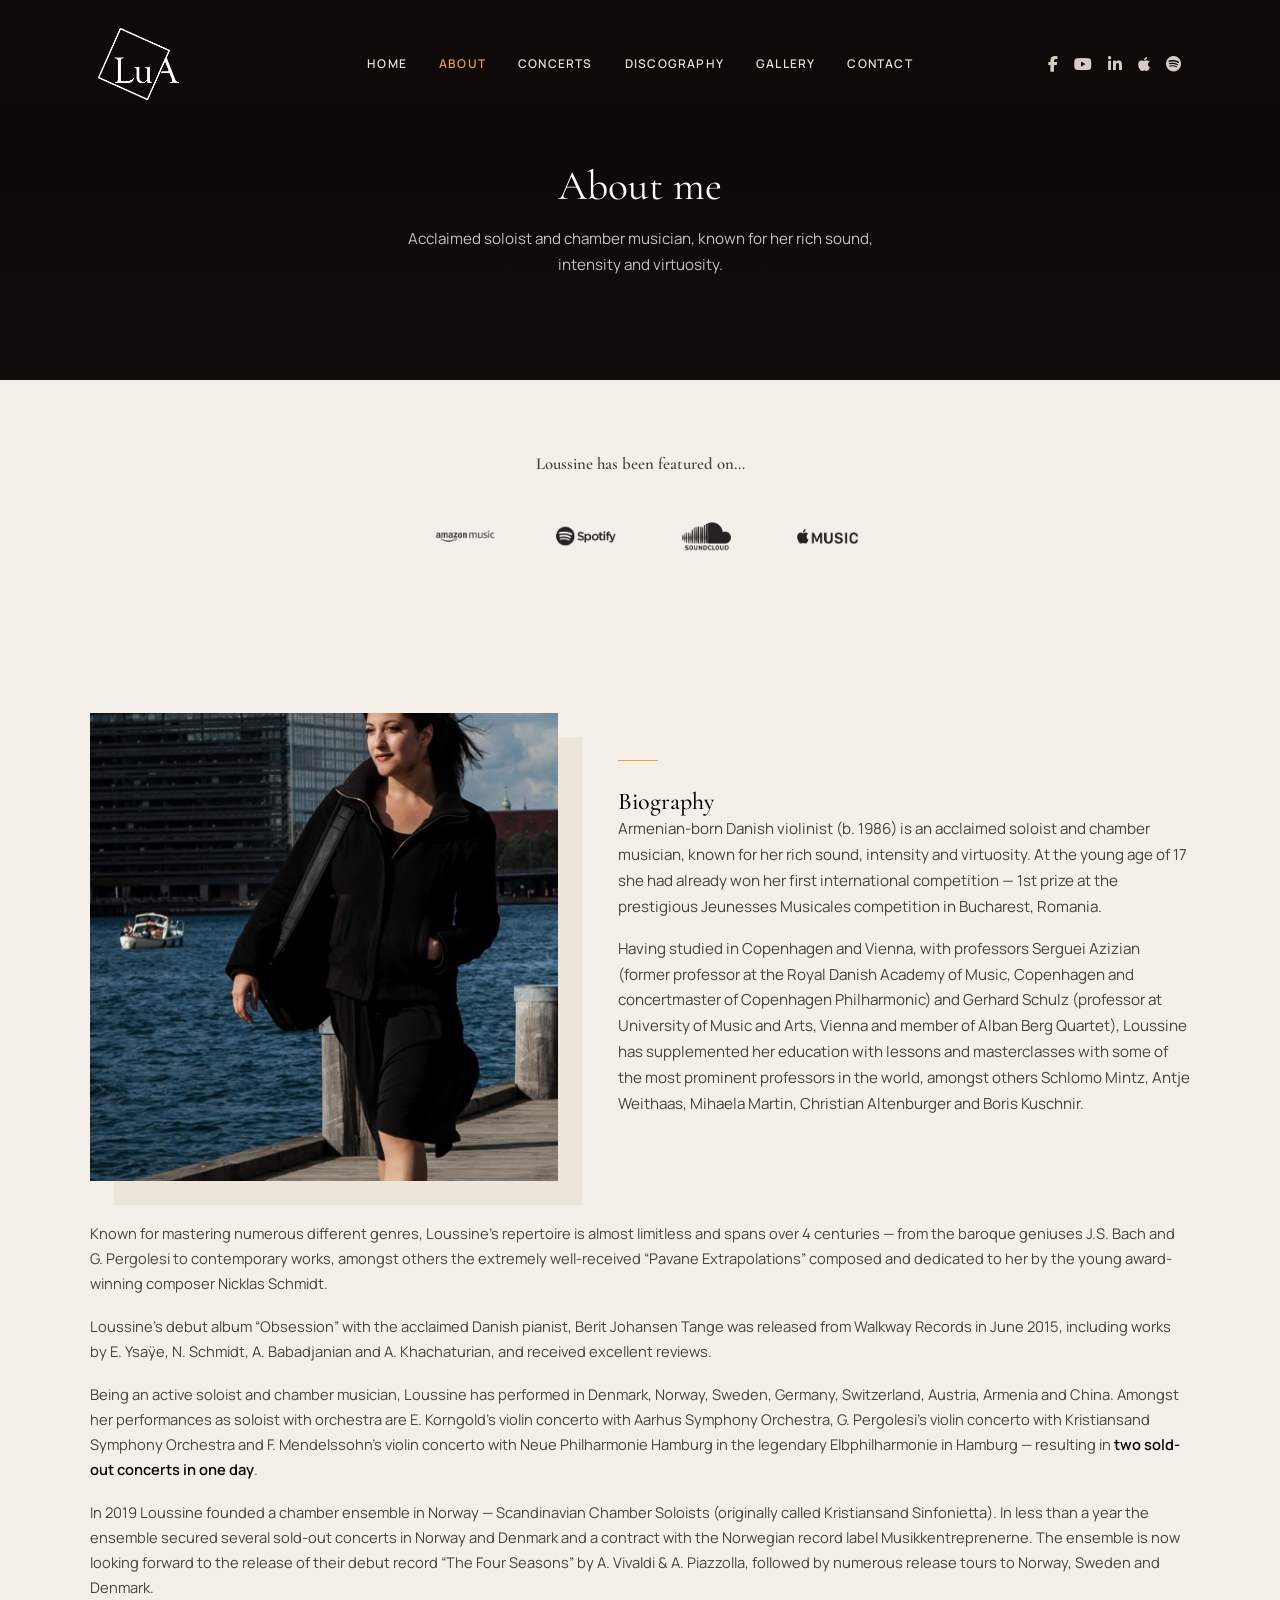
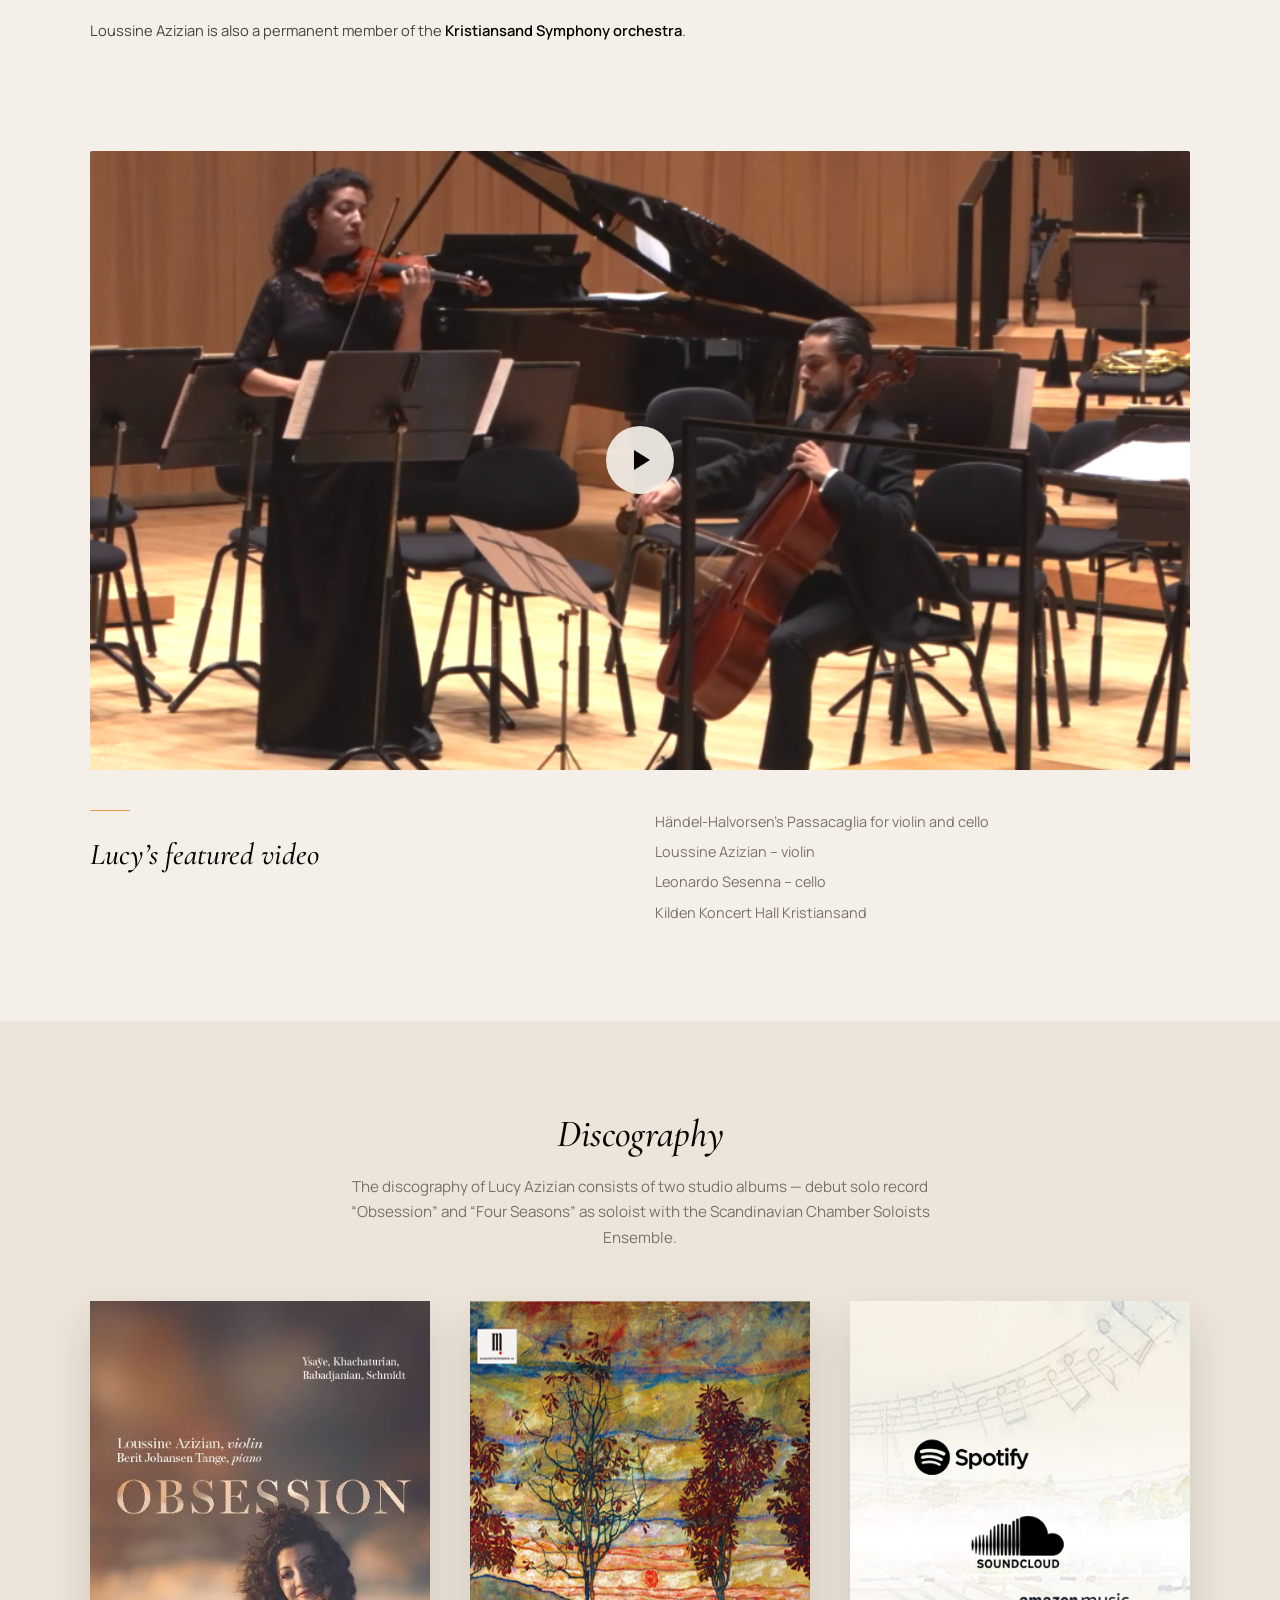
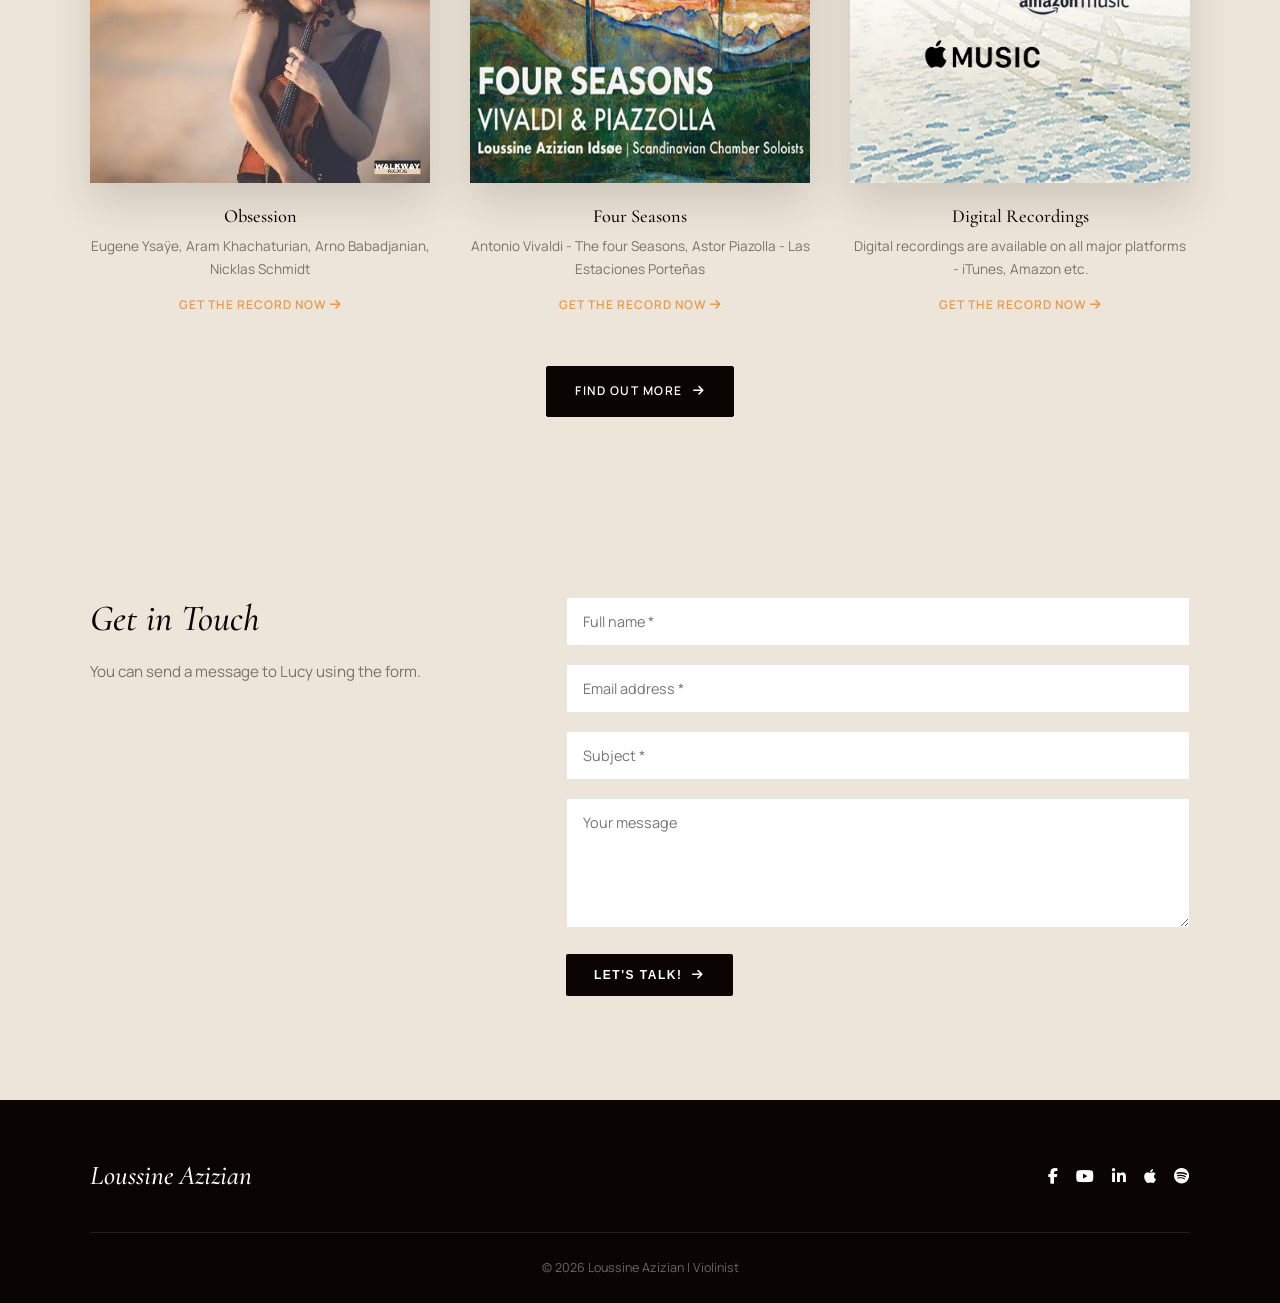
==== commit 3ea237b2: "Add scroll-driven parallax hero to the homepage and roll out the new header/type design site-wide Po" ====
--- a/about.html
+++ b/about.html
@@ -11,7 +11,7 @@
   <link rel="preconnect" href="https://fonts.googleapis.com">
   <link rel="preconnect" href="https://fonts.gstatic.com" crossorigin>
   <link
-    href="https://fonts.googleapis.com/css2?family=Cormorant+Garamond:ital,wght@0,500;1,500;1,600&family=Poppins:wght@400;500;600&display=swap"
+    href="https://fonts.googleapis.com/css2?family=Cormorant+Garamond:ital,wght@0,400;0,500;0,700;1,400;1,500;1,600&family=Manrope:wght@400;500;600;700&display=swap"
     rel="stylesheet">
   <link rel="stylesheet" href="https://cdnjs.cloudflare.com/ajax/libs/font-awesome/6.5.1/css/all.min.css">
 
@@ -23,6 +23,10 @@
   <!-- ============ HEADER ============ -->
   <header class="site-header">
     <div class="container header-inner">
+      <a href="index.html" class="site-logo">
+        <img src="images/logo.png" alt="Loussine Azizian logo">
+      </a>
+
       <nav class="nav-primary">
         <a href="index.html">Home</a>
         <a href="about.html" class="is-active">About</a>
@@ -32,16 +36,12 @@
         <a href="contact.html">Contact</a>
       </nav>
 
-      <a href="index.html" class="site-logo">
-        <img src="images/logo.png" alt="Loussine Azizian logo">
-      </a>
-
       <div class="nav-social">
-        <a href="#" aria-label="Facebook"><i class="fab fa-facebook-f"></i></a>
-        <a href="#" aria-label="YouTube"><i class="fab fa-youtube"></i></a>
-        <a href="#" aria-label="LinkedIn"><i class="fab fa-linkedin-in"></i></a>
-        <a href="#" aria-label="Apple Music"><i class="fab fa-apple"></i></a>
-        <a href="#" aria-label="Spotify"><i class="fab fa-spotify"></i></a>
+        <a href="https://www.facebook.com/lucy.azizian.1" target="_blank" rel="noopener" aria-label="Facebook"><i class="fab fa-facebook-f"></i></a>
+        <a href="https://www.youtube.com/user/eshuciun" target="_blank" rel="noopener" aria-label="YouTube"><i class="fab fa-youtube"></i></a>
+        <a href="https://www.linkedin.com/in/lucy-azizian-929222161" target="_blank" rel="noopener" aria-label="LinkedIn"><i class="fab fa-linkedin-in"></i></a>
+        <a href="https://music.apple.com/dk/artist/loussine-azizian/733788300?l=da" target="_blank" rel="noopener" aria-label="Apple Music"><i class="fab fa-apple"></i></a>
+        <a href="https://open.spotify.com/album/0ar8WJOuBbBLmjjsW2YjvR" target="_blank" rel="noopener" aria-label="Spotify"><i class="fab fa-spotify"></i></a>
       </div>
 
       <button class="nav-toggle" aria-label="Toggle menu">
@@ -212,11 +212,11 @@
       <div class="footer-top">
         <h2>Loussine Azizian</h2>
         <div class="footer-social">
-          <a href="#" aria-label="Facebook"><i class="fab fa-facebook-f"></i></a>
-          <a href="#" aria-label="YouTube"><i class="fab fa-youtube"></i></a>
-          <a href="#" aria-label="LinkedIn"><i class="fab fa-linkedin-in"></i></a>
-          <a href="#" aria-label="Apple Music"><i class="fab fa-apple"></i></a>
-          <a href="#" aria-label="Spotify"><i class="fab fa-spotify"></i></a>
+          <a href="https://www.facebook.com/lucy.azizian.1" target="_blank" rel="noopener" aria-label="Facebook"><i class="fab fa-facebook-f"></i></a>
+          <a href="https://www.youtube.com/user/eshuciun" target="_blank" rel="noopener" aria-label="YouTube"><i class="fab fa-youtube"></i></a>
+          <a href="https://www.linkedin.com/in/lucy-azizian-929222161" target="_blank" rel="noopener" aria-label="LinkedIn"><i class="fab fa-linkedin-in"></i></a>
+          <a href="https://music.apple.com/dk/artist/loussine-azizian/733788300?l=da" target="_blank" rel="noopener" aria-label="Apple Music"><i class="fab fa-apple"></i></a>
+          <a href="https://open.spotify.com/album/0ar8WJOuBbBLmjjsW2YjvR" target="_blank" rel="noopener" aria-label="Spotify"><i class="fab fa-spotify"></i></a>
         </div>
       </div>
       <div class="footer-bottom">
@@ -226,6 +226,7 @@
   </footer>
 
   <script src="js/script.js"></script>
+  <script src="js/forms.js"></script>
 </body>
 
 </html>
--- a/css/style.css
+++ b/css/style.css
@@ -6,18 +6,18 @@
   /* Colors */
   --color-bg: #f4efe8;
   --color-bg-alt: #ede5da;
-  --color-dark: #241f1a;
+  --color-dark: oklch(0.12 0.015 45);
   --color-dark-soft: #3a332c;
-  --color-accent: #b97b4c;
-  --color-accent-dark: #8c5a34;
+  --color-accent: oklch(0.75 0.13 65);
+  --color-accent-dark: oklch(0.6 0.1 60);
   --color-text: #4a433c;
   --color-text-light: #7a7268;
   --color-white: #ffffff;
-  --color-border: rgba(36, 31, 26, 0.1);
+  --color-border: rgba(26, 18, 11, 0.1);
 
   /* Type */
   --font-serif: 'Cormorant Garamond', Georgia, serif;
-  --font-sans: 'Poppins', 'Helvetica Neue', Arial, sans-serif;
+  --font-sans: 'Manrope', 'Helvetica Neue', Arial, sans-serif;
 
   /* Layout */
   --max-width: 1180px;
@@ -144,37 +144,49 @@
    Header / Navigation
    -------------------------------------------------------------------- */
 .site-header {
-  position: absolute;
+  --nav-progress: 0;
+  position: fixed;
   top: 0;
   left: 0;
   right: 0;
   z-index: 100;
-  padding: 28px 0;
-}
-
-.site-header.is-solid {
-  position: fixed;
-  background: rgba(36, 31, 26, 0.95);
-  padding: 16px 0;
-  box-shadow: 0 2px 12px rgba(0,0,0,0.15);
-  transition: background var(--transition), padding var(--transition);
+  padding: calc(28px - 14px * var(--nav-progress)) 0;
+  background: oklch(0.1 0.015 45 / calc(var(--nav-progress) * 0.92));
+  box-shadow: 0 8px 30px oklch(0 0 0 / calc(var(--nav-progress) * 0.3));
+  backdrop-filter: blur(calc(var(--nav-progress) * 10px));
+  -webkit-backdrop-filter: blur(calc(var(--nav-progress) * 10px));
+}
+
+.site-header .container {
+  padding-left: clamp(16px, 4vw, 48px);
+  padding-right: clamp(16px, 4vw, 48px);
 }
 
 .header-inner {
-  display: flex;
-  align-items: center;
-  justify-content: space-between;
+  display: grid;
+  grid-template-columns: 1fr auto 1fr;
+  align-items: center;
+  gap: 16px;
 }
 
 .nav-primary {
+  grid-column: 2;
+  justify-self: center;
   display: flex;
   gap: 32px;
+  flex-wrap: wrap;
+  justify-content: center;
+}
+
+.site-logo {
+  grid-column: 1;
+  justify-self: start;
 }
 
 .nav-primary a {
-  color: var(--color-white);
+  color: oklch(0.9 0.015 75);
   font-size: 0.75rem;
-  letter-spacing: 1.5px;
+  letter-spacing: 1.2px;
   text-transform: uppercase;
   font-weight: 600;
   transition: color var(--transition);
@@ -186,19 +198,22 @@
 }
 
 .site-logo img {
-  height: 60px;
+  height: 72px;
   width: auto;
 }
 
 .nav-social {
+  grid-column: 3;
+  justify-self: end;
   display: flex;
   gap: 16px;
   align-items: center;
 }
 
 .nav-social a {
-  color: var(--color-white);
-  font-size: 0.95rem;
+  color: oklch(0.85 0.02 75);
+  font-size: 1rem;
+  display: flex;
   transition: color var(--transition);
 }
 
@@ -207,6 +222,8 @@
 }
 
 .nav-toggle {
+  grid-column: 3;
+  justify-self: end;
   display: none;
   flex-direction: column;
   gap: 5px;
@@ -266,6 +283,267 @@
   margin-top: 34px;
 }
 
+/* --------------------------------------------------------------------
+   Homepage hero — scroll-driven parallax
+   -------------------------------------------------------------------- */
+.hero-parallax-track {
+  position: relative;
+  height: 220vh;
+}
+
+.hero-parallax-stage {
+  position: sticky;
+  top: 0;
+  left: 0;
+  width: 100%;
+  height: 100vh;
+  overflow: hidden;
+  background: oklch(0.16 0.02 50);
+}
+
+.hero-parallax-bg {
+  position: absolute;
+  inset: -5%;
+  will-change: transform;
+}
+
+.hero-parallax-bg img {
+  width: 100%;
+  height: 100%;
+  object-fit: cover;
+  filter: brightness(0.72) saturate(1.05);
+}
+
+.hero-parallax-wash {
+  position: absolute;
+  inset: 0;
+  will-change: transform;
+  background:
+    radial-gradient(ellipse 70% 60% at 30% 40%, oklch(0.3 0.05 55 / 0.55), transparent 60%),
+    linear-gradient(180deg, oklch(0.1 0.02 50 / 0.75) 0%, oklch(0.1 0.02 50 / 0.15) 35%, oklch(0.1 0.02 50 / 0.35) 70%, oklch(0.08 0.02 45 / 0.9) 100%);
+}
+
+.hero-parallax-dim {
+  position: absolute;
+  inset: 0;
+  background: oklch(0.05 0.015 45);
+  opacity: 0;
+}
+
+.hero-parallax-glow {
+  position: absolute;
+  inset: 0;
+  pointer-events: none;
+  will-change: transform;
+}
+
+.hero-parallax-glow::before,
+.hero-parallax-glow::after {
+  content: "";
+  position: absolute;
+  border-radius: 50%;
+}
+
+.hero-parallax-glow::before {
+  left: 8%;
+  top: 20%;
+  width: 340px;
+  height: 340px;
+  background: radial-gradient(circle, oklch(0.75 0.13 65 / 0.28), transparent 70%);
+  filter: blur(10px);
+}
+
+.hero-parallax-glow::after {
+  right: 12%;
+  bottom: 15%;
+  width: 420px;
+  height: 420px;
+  background: radial-gradient(circle, oklch(0.7 0.1 60 / 0.2), transparent 70%);
+  filter: blur(14px);
+}
+
+.hero-parallax-corner {
+  position: absolute;
+  width: 46%;
+  height: 64%;
+  pointer-events: none;
+  z-index: 5;
+  will-change: transform;
+}
+
+.hero-parallax-corner img {
+  position: absolute;
+  object-fit: cover;
+  pointer-events: none;
+}
+
+.hero-parallax-corner--tl {
+  left: -10%;
+  top: -10%;
+  transform: rotate(-10deg);
+  transform-origin: top left;
+  -webkit-mask-image: radial-gradient(ellipse 100% 100% at top left, rgba(0,0,0,0.55) 0%, rgba(0,0,0,0.4) 32%, rgba(0,0,0,0.2) 60%, transparent 96%);
+  mask-image: radial-gradient(ellipse 100% 100% at top left, rgba(0,0,0,0.55) 0%, rgba(0,0,0,0.4) 32%, rgba(0,0,0,0.2) 60%, transparent 96%);
+}
+.hero-parallax-corner--tl img:nth-child(1) { left: 0; top: 0; width: 100%; height: 100%; object-position: left top; opacity: 0.55; filter: blur(1px); }
+.hero-parallax-corner--tl img:nth-child(2) { left: 0; top: 0; width: 88%; height: 88%; object-position: left top; opacity: 0.35; }
+.hero-parallax-corner--tl img:nth-child(3) { left: 12%; top: 16%; width: 62%; height: 62%; object-position: left top; opacity: 0.2; transform: rotate(6deg) scale(1.1); }
+
+.hero-parallax-corner--tr {
+  right: -10%;
+  top: -10%;
+  transform: rotate(10deg);
+  transform-origin: top right;
+  -webkit-mask-image: radial-gradient(ellipse 100% 100% at top right, rgba(0,0,0,0.55) 0%, rgba(0,0,0,0.4) 32%, rgba(0,0,0,0.2) 60%, transparent 96%);
+  mask-image: radial-gradient(ellipse 100% 100% at top right, rgba(0,0,0,0.55) 0%, rgba(0,0,0,0.4) 32%, rgba(0,0,0,0.2) 60%, transparent 96%);
+}
+.hero-parallax-corner--tr img:nth-child(1) { right: 0; top: 0; width: 100%; height: 100%; object-position: right top; opacity: 0.55; filter: blur(1px); }
+.hero-parallax-corner--tr img:nth-child(2) { right: 0; top: 0; width: 88%; height: 88%; object-position: right top; opacity: 0.35; }
+.hero-parallax-corner--tr img:nth-child(3) { right: 12%; top: 16%; width: 62%; height: 62%; object-position: right top; opacity: 0.2; transform: rotate(-6deg) scale(1.1); }
+
+.hero-parallax-corner--bl {
+  left: -10%;
+  bottom: -10%;
+  transform: rotate(9deg);
+  transform-origin: bottom left;
+  -webkit-mask-image: radial-gradient(ellipse 100% 100% at bottom left, rgba(0,0,0,0.55) 0%, rgba(0,0,0,0.4) 32%, rgba(0,0,0,0.2) 60%, transparent 96%);
+  mask-image: radial-gradient(ellipse 100% 100% at bottom left, rgba(0,0,0,0.55) 0%, rgba(0,0,0,0.4) 32%, rgba(0,0,0,0.2) 60%, transparent 96%);
+}
+.hero-parallax-corner--bl img:nth-child(1) { left: 0; bottom: 0; width: 100%; height: 100%; object-position: left bottom; opacity: 0.55; filter: blur(1px); }
+.hero-parallax-corner--bl img:nth-child(2) { left: 0; bottom: 0; width: 88%; height: 88%; object-position: left bottom; opacity: 0.35; }
+.hero-parallax-corner--bl img:nth-child(3) { left: 12%; bottom: 16%; width: 62%; height: 62%; object-position: left bottom; opacity: 0.2; transform: rotate(-6deg) scale(1.1); }
+
+.hero-parallax-corner--br {
+  right: -10%;
+  bottom: -10%;
+  transform: rotate(-9deg);
+  transform-origin: bottom right;
+  -webkit-mask-image: radial-gradient(ellipse 100% 100% at bottom right, rgba(0,0,0,0.55) 0%, rgba(0,0,0,0.4) 32%, rgba(0,0,0,0.2) 60%, transparent 96%);
+  mask-image: radial-gradient(ellipse 100% 100% at bottom right, rgba(0,0,0,0.55) 0%, rgba(0,0,0,0.4) 32%, rgba(0,0,0,0.2) 60%, transparent 96%);
+}
+.hero-parallax-corner--br img:nth-child(1) { right: 0; bottom: 0; width: 100%; height: 100%; object-position: right bottom; opacity: 0.55; filter: blur(1px); }
+.hero-parallax-corner--br img:nth-child(2) { right: 0; bottom: 0; width: 88%; height: 88%; object-position: right bottom; opacity: 0.35; }
+.hero-parallax-corner--br img:nth-child(3) { right: 12%; bottom: 16%; width: 62%; height: 62%; object-position: right bottom; opacity: 0.2; transform: rotate(6deg) scale(1.1); }
+
+.hero-parallax-text {
+  position: absolute;
+  inset: 0;
+  display: flex;
+  flex-direction: column;
+  align-items: center;
+  justify-content: center;
+  text-align: center;
+  padding: 0 24px;
+}
+
+.hero-parallax-title,
+.hero-parallax-quote {
+  position: absolute;
+  left: 50%;
+  top: 50%;
+  transform: translate(-50%, -50%);
+  will-change: transform, opacity;
+}
+
+.hero-parallax-title {
+  display: flex;
+  flex-direction: column;
+  align-items: center;
+  max-width: 900px;
+  width: 100%;
+}
+
+.hero-parallax-title h1 {
+  font-family: var(--font-serif);
+  font-style: italic;
+  font-weight: 500;
+  color: oklch(0.97 0.01 80);
+  font-size: 56px;
+  line-height: 1.25;
+  text-shadow: 0 4px 30px rgba(0,0,0,0.4);
+}
+
+.hero-parallax-cta {
+  margin-top: 40px;
+  display: inline-flex;
+  align-items: center;
+  gap: 10px;
+  background: oklch(0.12 0.015 45);
+  color: oklch(0.96 0.01 80);
+  border: 1px solid oklch(0.4 0.02 50);
+  padding: 16px 30px;
+  font-size: 13px;
+  letter-spacing: 1.5px;
+  text-transform: uppercase;
+  font-weight: 700;
+  transition: background var(--transition), border-color var(--transition);
+}
+
+.hero-parallax-cta:hover {
+  background: oklch(0.18 0.02 45);
+  border-color: var(--color-accent);
+}
+
+.hero-parallax-quote {
+  max-width: 760px;
+  width: 100%;
+  padding: 0 24px;
+  opacity: 0;
+}
+
+.hero-parallax-quote p {
+  font-family: var(--font-serif);
+  font-style: italic;
+  font-weight: 500;
+  color: oklch(0.97 0.01 80);
+  font-size: 34px;
+  line-height: 1.4;
+  text-shadow: 0 4px 30px rgba(0,0,0,0.4);
+}
+
+.hero-parallax-quote cite {
+  display: block;
+  margin-top: 18px;
+  color: oklch(0.8 0.02 70);
+  font-size: 13px;
+  letter-spacing: 1.5px;
+  font-style: normal;
+}
+
+.hero-parallax-scrollcue {
+  position: absolute;
+  left: 50%;
+  bottom: 40px;
+  transform: translateX(-50%);
+  display: flex;
+  flex-direction: column;
+  align-items: center;
+  gap: 10px;
+}
+
+.hero-parallax-scrollcue-line {
+  width: 1px;
+  height: 44px;
+  background: linear-gradient(180deg, oklch(0.75 0.13 65), transparent);
+}
+
+.hero-parallax-scrollcue span {
+  color: oklch(0.85 0.02 75);
+  font-size: 11px;
+  letter-spacing: 3px;
+}
+
+@media (prefers-reduced-motion: reduce) {
+  .hero-parallax-bg,
+  .hero-parallax-wash,
+  .hero-parallax-glow,
+  .hero-parallax-corner,
+  .hero-parallax-title,
+  .hero-parallax-quote {
+    transition: none !important;
+  }
+}
+
 .page-hero {
   min-height: 380px;
 }
@@ -382,6 +660,15 @@
    -------------------------------------------------------------------- */
 .video-feature {
   padding-bottom: 90px;
+}
+
+/* When a video feature sits right under a page hero (gallery.html), pull its
+   video card up so it steps onto the dark hero rather than starting flush below it. */
+.page-hero + .video-feature {
+  position: relative;
+  z-index: 2;
+  margin-top: -80px;
+  padding-top: 0;
 }
 
 .video-frame {
@@ -899,6 +1186,14 @@
 .form-status {
   margin-top: 14px;
   font-size: 0.85rem;
+}
+
+.form-status-success {
+  color: var(--color-accent-dark);
+}
+
+.form-status-error {
+  color: #b3423a;
 }
 
 /* --------------------------------------------------------------------
